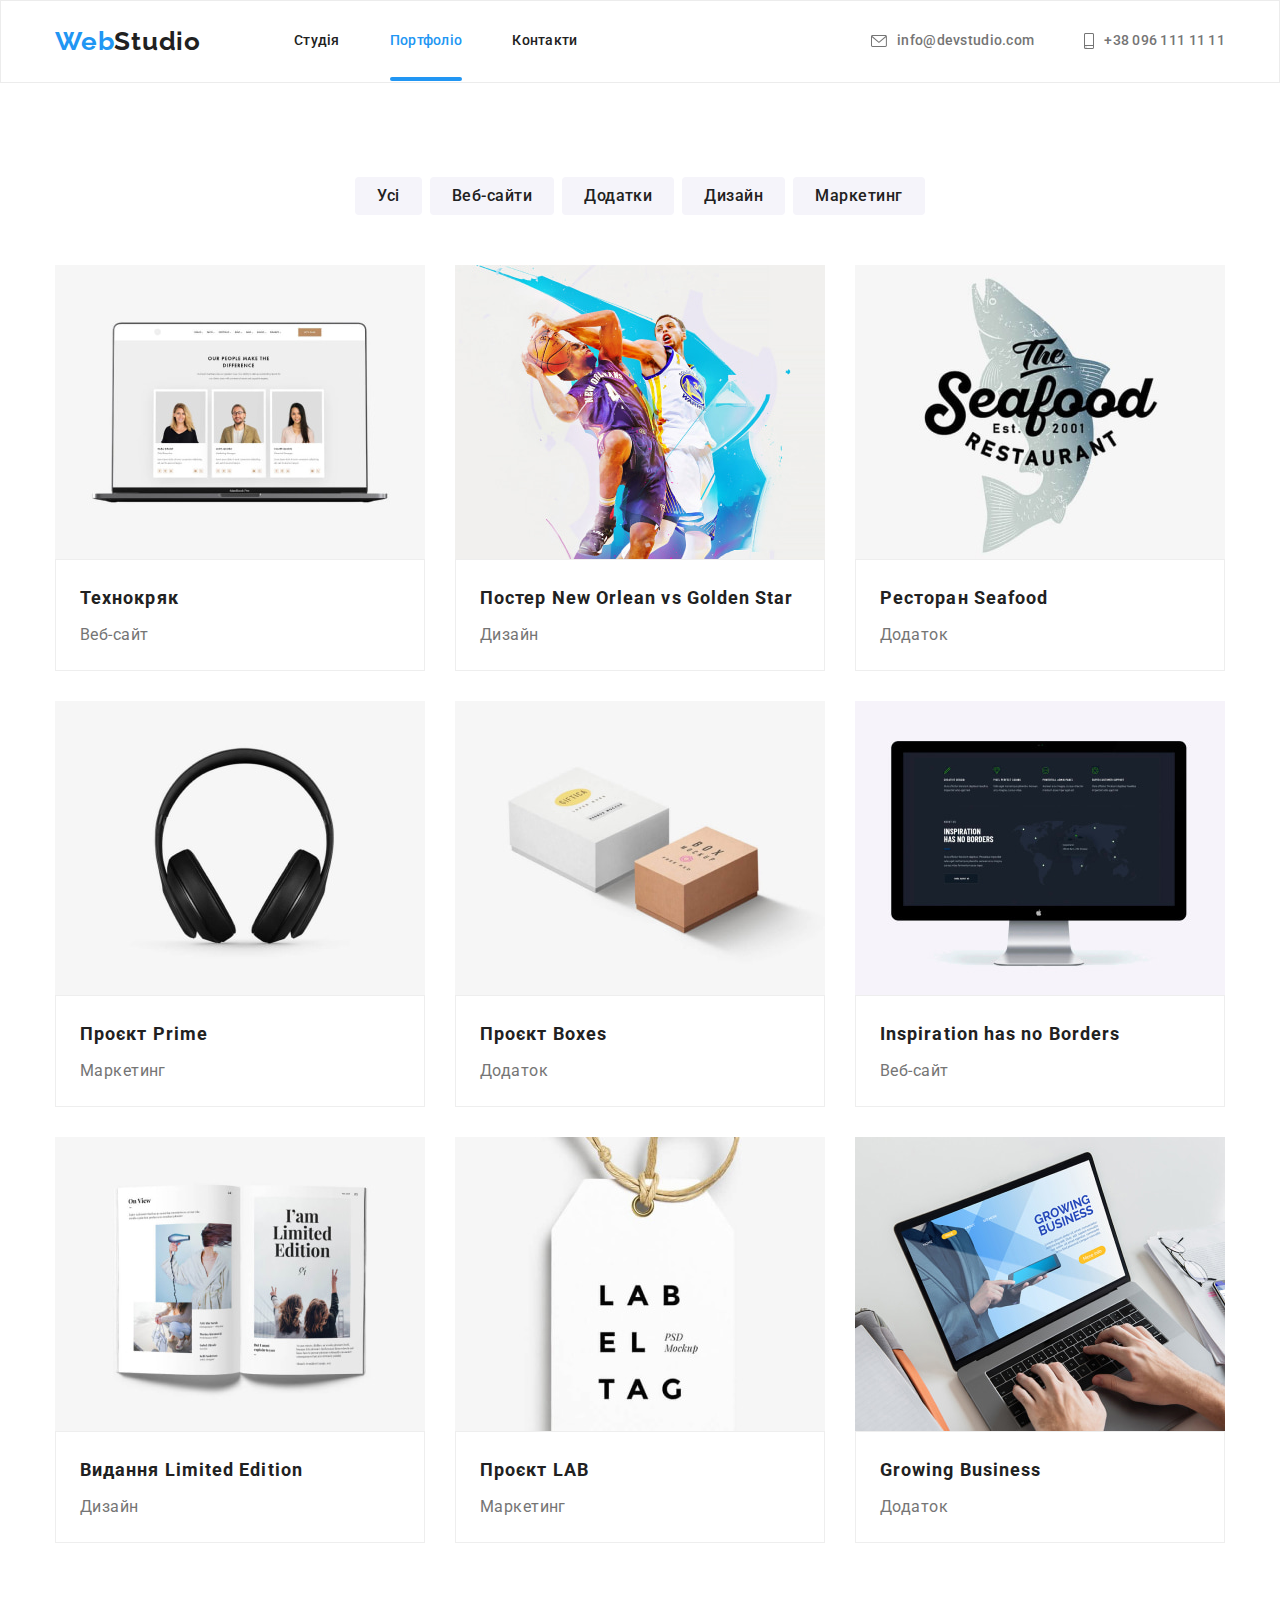
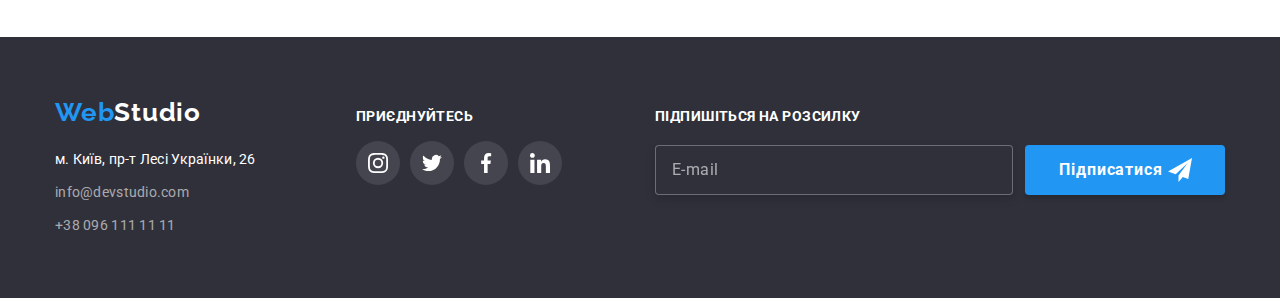
==== portfolio.html @ 93d8a0b3 "Initial commit" ====
<!DOCTYPE html>
<html lang="uk">

<head>
  <meta charset="UTF-8" />
  <meta http-equiv="X-UA-Compatible" content="IE=edge" />
  <meta name="viewport" content="width=device-width, initial-scale=1.0" />
  <title>Document</title>
  <link rel="preconnect" href="https://fonts.googleapis.com" />
  <link rel="preconnect" href="https://fonts.gstatic.com" crossorigin />
  <link href="https://fonts.googleapis.com/css2?family=Raleway:wght@700&family=Roboto:wght@400;500;700;900&display=swap"
    rel="stylesheet" />
  <link rel="stylesheet"
    href="https://cdnjs.cloudflare.com/ajax/libs/modern-normalize/1.1.0/modern-normalize.min.css" />

  <link rel="stylesheet" href="./css/styles.css" />
</head>

<body>
  <!-- Шапка-->
  <header class="header">
    <div class="conteiner main-menu">
      <nav class="main-nav">
        <a href="./index.html" class="logo link">Web<span class="logo-studio">Studio</span> </a>
        <!-- Навигація сайта -->
        <ul class="site-nav list">
          <li class="item"><a href="./index.html" class="link">Студія</a></li>
          <li class="item"><a href="./portfolio.html" class="link current">Портфоліо</a></li>
          <li class="item"><a href="#" class="link">Контакти</a></li>
        </ul>
      </nav>
      <ul class="auth-nav list">
        <li class="item auth-link">
          <a href="mailto:info@devstudio.com" class="link auth-link">
            <svg class="auth-symbol" height="12px" width=" 16px">
              <use href=" ./images/symbol.svg#icon-envelope">
              </use>
            </svg>info@devstudio.com</a>
        </li>
        <li class="item">
          <a href="tel:+380961111111" class="link auth-link">
            <svg class="auth-symbol" width="10px" height="16px">
              <use href=" ./images/symbol.svg#icon-smartphone">
              </use>
            </svg>+38 096 111 11 11
          </a>
        </li>
      </ul>
    </div>
  </header>
  <main>
    <section class="section-portfolio">
      <div class="conteiner">
        <ul class="portfolio-menu list">
          <li><button type="button" value="Усі" class="portfolio-btn">Усі</button></li>
          <li>
            <button type="button" value="Веб-сайти" class="portfolio-btn">Веб-сайти</button>
          </li>
          <li><button type="button" value="Додатки" class="portfolio-btn">Додатки</button></li>
          <li><button type="button" value="Дизайн" class="portfolio-btn">Дизайн</button></li>
          <li>
            <button type="button" value="Маркетинг" class="portfolio-btn">Маркетинг</button>
          </li>
        </ul>
        <h1 class="visually-hidden">Портфоліо</h1>
        <ul class="portfolio-list list">
          <li class="flex-element">
            <a href="" class="portfolio-link link">
              <div class="portfolio-block">
                <p class="blok-text">Ресурс пропонує комплексні пропозиції з різним рівнем функціоналу та сервісів.
                  Все це дозволить
                  відвідувачу отримати
                  вичерпні відомості про компанію чи приватну особу.</p>
                <img class="img" src="./images/portfolio-img-1.jpg" alt="фото з зображенням ноутбуку" width="370" />
              </div>
              <div class="portfolio-item">

                <h2 class="portfolio-title">Технокряк</h2>
                <p class="portfolio-subtitle">Веб-сайт</p>
              </div>
            </a>

          </li>
          <li class="flex-element">
            <a href="" class="portfolio-link link">
              <div class="portfolio-block">
                <p class="blok-text">Ресурс пропонує комплексні пропозиції з різним рівнем функціоналу та сервісів. Все
                  це дозволить
                  відвідувачу отримати
                  вичерпні відомості про компанію чи приватну особу.</p>
                <img src="./images/portfolio-img-2.jpg" alt="фото баскетболист кидає м'яч" width="370" />
              </div>
              <div class="portfolio-item">
                <h2 class="portfolio-title">Постер New Orlean vs Golden Star</h2>
                <p class="portfolio-subtitle">Дизайн</p>
              </div>
            </a>
          </li>
          <li class="flex-element">
            <a href="" class="portfolio-link link">
              <div class="portfolio-block">
                <p class="blok-text">Ресурс пропонує комплексні пропозиції з різним рівнем функціоналу та сервісів. Все
                  це дозволить
                  відвідувачу отримати
                  вичерпні відомості про компанію чи приватну особу.</p>
                <img src="./images/portfolio-img-3.jpg" alt="логотип siafood" width="370" />
              </div>
              <div class="portfolio-item">
                <h2 class="portfolio-title">Ресторан Seafood</h2>
                <p class="portfolio-subtitle">Додаток</p>
              </div>
            </a>
          </li>
          <li class="flex-element">
            <a href="" class="portfolio-link link">
              <div class="portfolio-block">
                <p class="blok-text">Ресурс пропонує комплексні пропозиції з різним рівнем функціоналу та сервісів. Все
                  це дозволить
                  відвідувачу отримати
                  вичерпні відомості про компанію чи приватну особу.</p>
                <img src="./images/portfolio-img-4.jpg" alt="фото навушників" width="370" />
              </div>
              <div class="portfolio-item">
                <h2 class="portfolio-title">Проєкт Prime</h2>
                <p class="portfolio-subtitle">Маркетинг</p>
              </div>
            </a>
          </li>
          <li class="flex-element">
            <a href="" class="portfolio-link link">
              <div class="portfolio-block">
                <p class="blok-text">Ресурс пропонує комплексні пропозиції з різним рівнем функціоналу та сервісів. Все
                  це дозволить
                  відвідувачу отримати
                  вичерпні відомості про компанію чи приватну особу.</p>
                <img src="./images/portfolio-img-5.jpg" alt="фото упаковочних боксів" width="370" />
              </div>
              <div class="portfolio-item">
                <h2 class="portfolio-title">Проєкт Boxes</h2>
                <p class="portfolio-subtitle">Додаток</p>
              </div>
            </a>
          </li>
          <li class="flex-element">
            <a href="" class="portfolio-link link">
              <div class="portfolio-block">
                <p class="blok-text">Ресурс пропонує комплексні пропозиції з різним рівнем функціоналу та сервісів. Все
                  це дозволить
                  відвідувачу отримати
                  вичерпні відомості про компанію чи приватну особу.</p>
                <img src="./images/portfolio-img-6.jpg" alt="фото комп'ютера Imac" width="370" />
              </div>
              <div class="portfolio-item">
                <h2 class="portfolio-title">Inspiration has no Borders</h2>
                <p class="portfolio-subtitle">Веб-сайт</p>
              </div>
            </a>
          </li>
          <li class="flex-element">
            <a href="" class="portfolio-link link">
              <div class="portfolio-block">
                <p class="blok-text">Ресурс пропонує комплексні пропозиції з різним рівнем функціоналу та сервісів. Все
                  це дозволить
                  відвідувачу отримати
                  вичерпні відомості про компанію чи приватну особу.</p>
                <img src="./images/portfolio-img-7.jpg" alt="" width="370" />
              </div>
              <div class="portfolio-item">
                <h2 class="portfolio-title">Видання Limited Edition</h2>
                <p class="portfolio-subtitle">Дизайн</p>
              </div>
            </a>
          </li>
          <li class="flex-element">
            <a href="" class="portfolio-link link">
              <div class="portfolio-block">
                <p class="blok-text">Ресурс пропонує комплексні пропозиції з різним рівнем функціоналу та сервісів. Все
                  це дозволить
                  відвідувачу отримати
                  вичерпні відомості про компанію чи приватну особу.</p>
                <img src="./images/portfolio-img-8.jpg" alt="" width="370" />
              </div>
              <div class="portfolio-item">
                <h2 class="portfolio-title">Проєкт LAB</h2>
                <p class="portfolio-subtitle">Маркетинг</p>
              </div>
            </a>
          </li>
          <li class="flex-element">
            <a href="" class="portfolio-link link">
              <div class="portfolio-block">
                <p class="blok-text">Ресурс пропонує комплексні пропозиції з різним рівнем функціоналу та сервісів. Все
                  це дозволить
                  відвідувачу отримати
                  вичерпні відомості про компанію чи приватну особу.</p>
                <img src="./images/portfolio-img-9.jpg" alt="" width="370" />
              </div>
              <div class="portfolio-item">
                <h2 class="portfolio-title">Growing Business</h2>
                <p class="portfolio-subtitle">Додаток</p>
              </div>
            </a>
          </li>
        </ul>
      </div>
    </section>
  </main>
  <!------------------------------------ footer ------------------------------------>
  <footer class="footer">
    <div class="container">
      <div class="conteiner-logo">
        <a href="./index.html" class="logo link">Web<span class="footer-logo">Studio</span> </a>
        <address>
          <ul class="footer-link list">
            <li class="footer-item">
              <a href="https://goo.gl/maps/CPtrU1FHBa2aNyZL9" target="_blank" rel="noopener noreferrer nofollow"
                class="portfolio-adress link">м. Київ, пр-т Лесі Українки, 26</a>
            </li>
            <li class="footer-item">
              <a href="mailto:info@devstudio.com" class="portfolio-contacts link">info@devstudio.com</a>
            </li>
            <li class="footer-item">
              <a href="tel:+380961111111" class="portfolio-contacts link">+38 096 111 11 11</a>
            </li>
          </ul>
        </address>
      </div>
      <div class="foter-soc">
        <p class="footer-title">приєднуйтесь</p>
        <ul class="footer-soc-list list">
          <li class="footer-soc-item">
            <a href="" class="footer-soc-link link">
              <svg class="footer-soc-icon" width="20px" height="20px">
                <use href="./images/symbol.svg#icon-instagram">
                </use>
              </svg>
            </a>
          </li>
          <li class="footer-soc-item">
            <a href="" class="footer-soc-link link">
              <svg class="footer-soc-icon" width="20px" height="20px">
                <use href="./images/symbol.svg#icon-twitter"></use>
              </svg>
            </a>
          </li>
          <li class="footer-soc-item">
            <a href="" class="footer-soc-link link">
              <svg class="footer-soc-icon" width="20px" height="20px">
                <use href="./images/symbol.svg#icon-facebook"></use>
              </svg>
            </a>
          </li>
          <li class="footer-soc-item">
            <a href="" class="footer-soc-link link">
              <svg class="footer-soc-icon" width="20px" height="20px">
                <use href="./images/symbol.svg#icon-linkedin"></use>
              </svg>
            </a>
            </a>
          </li>
        </ul>
      </div>
      <div class="subscribe-container">
        <p class="subscribe-title">Підпишіться на розсилку</p>
        <form class="subscribe-form">
          <input type="text" name="user-name" class="subscribe-input" id="user-name" placeholder="E-mail">
          <button type="submit" class="subscribe-btn">Підписатися
            <svg class="subscribe-input-icon" width="24px" height="24px">
              <use href="./images/symbol.svg#icon-telegram"></use>
            </svg>
          </button>
        </form>
      </div>
    </div>
  </footer>
</body>

</html>
---- css/styles.css ----
:root {
  --main-title-color: #212121;
  --second-title-color: #757575;
  --main-btn-color: #2196f3;
  --main-link-color: #2196f3;
  --transition-timing-function: cubic-bezier(0.4, 0, 0.2, 1);
}

body {
  font-family: Roboto, sans-serif;
  background-color: #ffffff;
  color: #757575;
  font-size: 14px;
  letter-spacing: 0.03em;
}

/* ----------------глобальне скиданя стилів---------------- */

p,
h1,
h2,
h3,
h4,
h5,
h6 {
  margin: 0;
}
ul,
ol {
  margin: 0;
  padding-left: 0;
}
button {
  display: block;
  cursor: pointer;
  border: none;
  border-radius: 4px;
}

address {
  font-style: normal;
  margin-top: 20px;
}

img {
  display: block;
}

html {
  box-sizing: border-box;
}

*,
*::beffore *::after {
  box-sizing: inherit;
}

.list {
  list-style: none;
  padding-left: 0;
  margin: 0;
}

.container {
  margin-left: auto;
  margin-right: auto;
  padding: 0px 15px;
  width: 1200px;
}

.link {
  text-decoration: none;
}

.list {
  list-style: none;
  padding: 0;
  margin: 0;
}

.conteiner {
  margin-left: auto;
  margin-right: auto;
  padding: 0 15px;
  width: 1200px;
}

.link {
  text-decoration: none;
}

.visually-hidden {
  position: absolute;
  white-space: nowrap;
  width: 1px;
  height: 1px;
  overflow: hidden;
  border: 0;
  padding: 0;
  clip: rect(0 0 0 0);
  clip-path: inset(50%);
  margin: -1px;
}

/* колір заголовков #212121 */
/* колір основного текста #757575 */
/* active 2196F3 */
/* свторинний колір фону #F5F4FA */

/* Header */
.logo {
  font-family: 'Raleway', sans-serif;
  font-style: normal;
  font-weight: 700;
  font-size: 26px;
  line-height: 1.19;
  letter-spacing: 0.03em;
  color: var(--main-link-color);
  transition-property: color;
  transition-duration: 250ms;
  transition-timing-function: var(--transition-timing-function);
}

.logo:hover,
.logo:focus {
  color: var(--main-link-color);
}

.logo-studio {
  color: var(--main-title-color);
  transition-property: color;
  transition-duration: 250ms;
  transition-timing-function: var(--transition-timing-function);
  transition-timing-function: var(--transition-timing-function);
}

.logo-studio:hover,
.logo-studio:focus {
  color: var(--main-link-color);
}

/* ----------------site nav---------------- */
.header {
  padding: 25px 0;
  border: 1px solid #ececec;
}
.main-menu {
  display: flex;
}

.main-nav {
  display: flex;
  align-items: center;
}

.site-nav .item:not(:last-child) {
  margin-right: 50px;
}

.site-nav {
  display: flex;
  margin-left: 93px;
}

.site-nav .link {
  display: block;
  color: var(--main-title-color);
  font-weight: 500;
  line-height: 1.14;
  letter-spacing: 0.02em;
  transition-property: color;
  transition-duration: 250ms;
  transition-timing-function: var(--transition-timing-function);
}

.site-nav .link:hover,
.site-nav .link:focus {
  color: #2196f3;
}

.auth-contacts {
  display: flex;
}
.auth-nav {
  display: flex;
  align-items: center;
  margin-left: auto;
}

.auth-link {
  font-weight: 500;
  line-height: 1.14;
  letter-spacing: 0.02em;
  color: var(--second-title-color);
  display: flex;
  align-items: center;
  transition-property: color;
  transition-duration: 250ms;
  transition-timing-function: var(--transition-timing-function);
}

.auth-nav .link:hover,
.auth-nav .link:focus {
  color: #2196f3;
}

.site-nav li .current {
  color: var(--main-link-color);
}

.item {
  position: relative;
}

.link.current::after {
  content: '';
  position: absolute;
  bottom: -32px;
  right: 0;
  display: block;
  width: 100%;
  height: 4px;
  border-radius: 2px;
  background: #2196f3;
}

.auth-nav .item + .item {
  margin-left: 50px;
}

.auth-symbol {
  fill: currentColor;
  margin-right: 10px;
}

.auth-symbol:hover,
.auth-symbol:focus {
  color: #2196f3;
}

/* ----------------Hero---------------- */

.hero-list {
  display: flex;
  gap: 30px;
}

.hero-list .item {
  width: 270px;
}

.hero-title {
  width: 696px;
  margin: 0 auto;
  margin-bottom: 30px;
  font-weight: 900;
  font-size: 44px;
  line-height: 1.36;
  text-align: center;
  letter-spacing: 0.06em;
  text-transform: uppercase;
  color: #ffffff;
}

.hero {
  background: #2f303a;
  background-image: linear-gradient(rgba(47, 48, 58, 0.4), rgba(47, 48, 58, 0.4)),
    url(../images/bg-hero.jpg);
  text-align: center;
  padding: 200px 0;
  background-repeat: no-repeat;
  background-position: center;
  background-size: cover;
  max-width: 1600px;
  height: 600px;
  margin: 0 auto;
}

.btn {
  display: inline-block;
  min-width: 216px;
  font-family: inherit;
  font-weight: 700;
  font-size: 16px;
  line-height: 1.88;
  letter-spacing: 0.06em;
  color: #ffffff;
  background-color: #2196f3;
  cursor: pointer;
  box-shadow: 0px 4px 4px rgba(0, 0, 0, 0.15);
  border-radius: 4px;
  padding: 10px 32px;
  border: none;
  transition-property: color background-color;
  transition-duration: 250ms;
  transition-timing-function: var(--transition-timing-function);
}

.btn.primary {
  color: #ffffff;
  background-color: #2196f3;
}

.btn.secondary {
  color: #2196f3;
  background-color: #ffffff;
}

.btn:hover,
.btn:focus {
  color: var(--main-btn-color);
  background-color: #ffffff;
}

.section-title {
  margin-top: 0;
  margin-bottom: 50px;
  font-weight: 700;
  font-size: 36px;
  line-height: 1.17;
  text-align: center;
  color: var(--main-title-color);
}

.backdrop {
  position: fixed;
  top: 0;
  left: 0;
  width: 100%;
  height: 100%;
  opacity: 1;
  background-color: rgba(0, 0, 0, 0.6);
  transition-property: opacity, visibility;
  transition-duration: 250ms;
  transition-timing-function: var(--transition-timing-function);
}

.backdrop.is-hidden {
  opacity: 0;
  visibility: hidden;
  pointer-events: none;
}

.backdrop.is-hidden .modal {
  transform: translate(-50%, -50%) scale(0.7);
}

/* ----------------Modal---------------- */

.modal {
  height: 581px;
  width: 528px;
  background: #ffffff;
  position: absolute;
  top: 50%;
  left: 50%;
  box-shadow: 0px 1px 3px rgba(0, 0, 0, 0.12), 0px 1px 1px rgba(0, 0, 0, 0.14),
    0px 2px 1px rgba(0, 0, 0, 0.2);
  border-radius: 4px;
  padding: 40px;
  transform: scale(1) translate(-50%, -50%);
  transition: transform 250ms cubic-bezier(0.4, 0, 0.2, 1);
}

.modal-close {
  position: absolute;
  width: 30px;
  height: 30px;
  right: 8px;
  top: 8px;
  border-radius: 50%;
  background: #ffffff;
  border: 1px solid rgba(0, 0, 0, 0.1);
  display: flex;
  align-items: center;
  justify-content: center;
  cursor: pointer;
  transition-property: fill, background-color;
  transition-duration: 250ms;
  transition-timing-function: var(--transition-timing-function);
}

.modal-close:hover {
  background-color: var(--main-link-color);
  fill: #ffffff;
}

.modal-title {
  font-weight: 700;
  font-size: 20px;
  line-height: 1.15;
  text-align: center;
  letter-spacing: 0.03em;
  color: #212121;
  margin-bottom: 12px;
}

.input-label {
  font-size: 12px;
  line-height: 1.17;
  letter-spacing: 0.01em;
  color: #757575;
}

.input-label span {
  margin-bottom: 4px;
  display: block;
}

.modal-input {
  width: 100%;
  height: 40px;
  border: 1px solid rgba(33, 33, 33, 0.2);
  border-radius: 4px;
  color: #212121;
  font-size: 16px;
  padding-left: 42px;
  outline: transparent;
  transition-property: border-color;
  transition-duration: 250ms;
  transition-timing-function: var(--transition-timing-function);
}

.modal-input::placeholder {
  font-size: 12px;
  line-height: 1.17;
  letter-spacing: 0.01em;
  color: rgba(117, 117, 117, 0.5);
}

.modal-label {
  font-size: 12px;
  line-height: 1.17;
  letter-spacing: 0.01em;
  color: #757575;
  display: block;
  margin-bottom: 4px;
}

.input-wrap {
  position: relative;
  margin-bottom: 10px;
}

.modal-input-icon {
  position: absolute;
  left: 12px;
  top: 50%;
  transform: translateY(-50%);
  transition-property: fill;
  transition-duration: 250ms;
  transition-timing-function: var(--transition-timing-function);
}

.modal-input:focus {
  border-color: var(--main-link-color);
}

.modal-input:focus + .modal-input-icon {
  fill: var(--main-link-color);
}

.modal-textarea-block {
  display: block;
  margin-bottom: 4px;
  font-size: 12px;
}
.modal-textarea {
  width: 100%;
  height: 120px;
  border: 1px solid rgba(33, 33, 33, 0.2);
  border-radius: 4px;
  display: block;
  padding: 12px 16px;
  margin-bottom: 20px;
  resize: none;
  outline: transparent;
  transition-property: border-color;
  transition-duration: 250ms;
  transition-timing-function: var(--transition-timing-function);
}

.modal-textarea:focus {
  border-color: var(--main-link-color);
}

.modal-textarea::placeholder {
  font-size: 12px;
  line-height: 1.17;
  letter-spacing: 0.01em;
  color: rgba(117, 117, 117, 0.5);
}

.modal-field {
  margin-bottom: 30px;
}

.modal-btn {
  display: block;
  margin: 0 auto;
}

.input-check {
}

.check-text {
  font-size: 14px;
  line-height: 1.71;
  letter-spacing: 0.03em;
  color: #757575;
  display: flex;
  align-items: center;
  justify-content: center;
  gap: 7px;
}

.check-link {
  color: var(--main-link-color);
}

.check-text span {
  width: 16px;
  height: 15px;
  border: 2px solid #212121;
  border-radius: 3px;
  margin-right: 5px;
  display: flex;
  align-items: center;
  justify-content: center;
  fill: transparent;
}

.input-check:checked + .check-text span {
  background-color: var(--main-link-color);
  border-color: transparent;
  fill: #ffffff;
}

.input-check:focus + .check-text span {
  border-color: var(--main-link-color);
}

/* ----------------Переваги---------------- */

.benefits {
  margin-bottom: 0px;
  margin-top: 0;
  padding: 94px 0;
}

.benefits-block {
  height: 120px;
  width: 270px;
  background-color: #f5f4fa;
  margin-bottom: 30px;
  display: flex;
  align-items: center;
  justify-content: center;
  border-radius: 4px;
}

.benefits-title {
  margin-top: 0;
  margin-bottom: 10px;
  font-weight: 700;
  font-size: 14px;
  line-height: 1.14;
  text-transform: uppercase;
  color: var(--main-title-color);
  width: 270px;
}

.benefits-subtitle {
  margin-top: 0;
  margin-bottom: 0;
  line-height: 1.71;
  width: 270px;
}

/* ------------- Опис послуг--------------- */
.work {
  padding: 94px 0;
  padding-top: 0;
}

.work-list {
  display: flex;
  gap: 30px;
}
.section-subtitle {
  color: var(--second-title-color);
}

.worl-item {
  position: relative;
}

.work-text {
  font-weight: 700;

  line-height: 1.14;

  text-transform: uppercase;
  color: #ffffff;
  width: 370px;
  height: 70px;
  background-color: rgba(47, 48, 58, 0.8);
  position: absolute;
  bottom: 0;
  display: flex;
  justify-content: center;
  align-items: center;
}

/* ------------- Наша команда--------------- */

.team {
  padding: 94px 0;
  background: #f5f4fa;
}

.team-list {
  display: flex;
  gap: 30px;
}

.team-text {
  padding-top: 30px;
  padding-bottom: 30px;
}

.team-title {
  font-size: 16px;
  line-height: 1.19;
  text-align: center;
  color: var(--main-title-color);
}

.team-subtitle {
  font-weight: 400;
  font-size: 16px;
  line-height: 1.19;
  text-align: center;
  color: var(--second-title-color);
  margin-top: 10px;
}

.team-soc-list {
  display: flex;
  justify-content: center;
  gap: 10px;
  margin-top: 16px;
}

.team-soc-item {
  width: 44px;
  height: 44px;
}
.team-soc-link {
  width: 100%;
  height: 100%;
  border-radius: 50%;
  display: flex;
  align-items: center;
  justify-content: center;
  color: #afb1b8;
  transition-property: background-color, color;
  transition-duration: 250ms;
  transition-timing-function: var(--transition-timing-function);
}

.team-soc-link:hover,
.team-soc-link:focus {
  background-color: var(--main-link-color);
  color: #ffffff;
}

.team-soc-icon {
  fill: currentColor;
}

.team-person {
  background: #ffffff;
  box-shadow: 0px 1px 3px rgba(0, 0, 0, 0.12), 0px 1px 1px rgba(0, 0, 0, 0.14),
    0px 2px 1px rgba(0, 0, 0, 0.2);
  border-radius: 0px 0px 4px 4px;
}

/* ----------------Постійні клієнти---------------- */
.clients {
  padding: 94px 0;
}
.clients-list {
  display: flex;
  gap: 30px;
}

.clients-item {
  width: calc((1200px - 180px) / 6);
  height: 92px;
}
.clients-link {
  width: 100%;
  height: 100%;
  fill: #afb1b8;
  display: flex;
  align-items: center;
  justify-content: center;
  border: 1px solid #afb1b8;
  border-radius: 5px;
  transition-property: border-color, fill;
  transition-duration: 250ms;
  transition-timing-function: var(--transition-timing-function);
}

.clients-link:hover,
.clients-link:focus {
  border-color: var(--main-link-color);
  fill: var(--main-btn-color);
}

/* ----------------Портфоліо---------------- */
.section-portfolio {
  padding: 94px 0;
}

.portfolio-menu {
  display: flex;
  gap: 8px;
  justify-content: center;
  margin-bottom: 50px;
}

.portfolio-list {
  display: flex;
  flex-wrap: wrap;
  gap: 30px;
}

.flex-element {
  width: 370px;
}

.visually-hidden {
  position: absolute;
  width: 1px;
  height: 1px;
  margin: -1px;
  border: 0;
  padding: 0;
  white-space: nowrap;
  clip-path: inset(100%);
  clip: rect(0 0 0 0);
  overflow: hidden;
}

.portfolio-title {
  font-weight: 700;
  font-size: 18px;
  line-height: 2;
  letter-spacing: 0.06em;
  color: var(--main-title-color);
}

.portfolio-subtitle {
  font-size: 16px;
  line-height: 1.88;
  color: var(--second-title-color);
  margin-top: 4px;
}

.portfolio-item {
  padding: 20px 24px;
  border: 1px solid #eeeeee;
}
.flex-element:nth-child(3n) {
  margin-right: 0;
}

.portfolio-btn {
  font-family: 'Roboto';
  font-style: normal;
  font-weight: 500;
  font-size: 16px;
  line-height: 1.62;
  text-align: center;
  letter-spacing: 0.03em;
  color: var(--main-title-color);
  background-color: #f5f4fa;
  cursor: pointer;
  padding: 6px 22px;
  transition-property: color, background-color, box-shadow;
  transition-duration: 250ms;
  transition-timing-function: var(--transition-timing-function);
}

.portfolio-btn:hover,
.portfolio-btn:focus {
  color: #ffffff;
  background-color: #2196f3;
  box-shadow: 0px 3px 1px rgba(0, 0, 0, 0.1), 0px 1px 2px rgba(0, 0, 0, 0.08),
    0px 2px 2px rgba(0, 0, 0, 0.12);
}

.portfolio-adress {
  line-height: 1.71;
  letter-spacing: 0.02em;
  color: #ffffff;
  transition-property: color;
  transition-duration: 250ms;
  transition-timing-function: var(--transition-timing-function);
}

.portfolio-adress:hover,
.portfolio-adress:focus {
  color: #2196f3;
}

.portfolio-contacts {
  line-height: 1.71;
  letter-spacing: 0.02em;
  color: rgba(255, 255, 255, 0.6);
  transition-property: color, box-shadow;
  transition-duration: 250ms;
  transition-timing-function: var(--transition-timing-function);
}

.portfolio-contacts:hover,
.portfolio-contacts:focus {
  color: #2196f3;
}

.img {
  display: block;
  max-width: 100%;
  height: auto;
}

.portfolio-link {
  display: block;
  transition-property: box-shadow;
  transition-duration: 250ms;
  transition-timing-function: var(--transition-timing-function);
}

.portfolio-link:hover,
.portfolio-link:focus {
  box-shadow: 0px 1px 1px rgba(0, 0, 0, 0.12), 0px 4px 4px rgba(0, 0, 0, 0.06),
    1px 4px 6px rgba(0, 0, 0, 0.16);
}

.portfolio-link:hover .blok-text,
.portfolio-link:focus .blok-text {
  transform: translateY(0);
}

.portfolio-block {
  position: relative;
  overflow: hidden;
}

.blok-text {
  width: 100%;
  height: 100%;
  position: absolute;
  background: rgba(33, 150, 243, 0.9);
  transform: translateY(100%);
  transition-property: transform;
  transition-duration: 250ms;
  transition-timing-function: var(--transition-timing-function);
  padding: 20px 43px;
  font-size: 18px;
  line-height: 1.56;
  letter-spacing: 0.03em;
  color: #ffffff;
}

/* ----------------Footer---------------- */

.footer {
  background-color: #2f303a;
  padding: 60px 0;
}

.conteiner-div {
  margin-left: auto;
  margin-right: auto;
  padding: 0 15px;
  width: 1200px;
}

.footer .container {
  display: flex;
  align-items: baseline;
}
.conteiner-logo {
  margin-right: 70px;
}

.footer-link {
  font-style: normal;
  width: 231px;
}

.footer-logo {
  font-family: 'Raleway', sans-serif;
  font-style: normal;
  font-weight: 700;
  font-size: 26px;
  line-height: 1.19;
  letter-spacing: 0.03em;
  color: #ffffff;
}

.footer-item:not(:last-child) {
  margin-bottom: 9px;
}

.footer-title {
  font-weight: 700;
  font-size: 14px;
  line-height: 1.14;
  letter-spacing: 0.03em;
  text-transform: uppercase;
  color: #ffffff;
}

.foter-soc {
  margin-right: auto;
}
/* тест соц */
.footer-soc-list {
  display: flex;
  justify-content: center;
  gap: 10px;
  margin-top: 16px;
}

.footer-soc-item {
  width: 44px;
  height: 44px;
}
.footer-soc-link {
  width: 100%;
  height: 100%;
  border-radius: 50%;
  display: flex;
  align-items: center;
  justify-content: center;
  color: #ffffff;
  background-color: rgba(255, 255, 255, 0.1);
  transition-property: background-color;
  transition-duration: 250ms;
  transition-timing-function: var(--transition-timing-function);
}

.footer-soc-link:hover,
.footer-soc-link:focus {
  background-color: var(--main-link-color);
}

.footer-soc-icon {
  fill: currentColor;
}

.subscribe-form {
  display: flex;
  position: relative;
}

input::placeholder {
  font-size: 16px;
  line-height: 1.25;
  letter-spacing: 0.03em;
  color: rgba(255, 255, 255, 0.6);
}

.subscribe-title {
  font-weight: 700;
  font-size: 14px;
  line-height: 1.14;
  letter-spacing: 0.03em;
  text-transform: uppercase;
  color: #ffffff;
  margin-bottom: 20px;
}
.subscribe-input {
  width: 358px;
  height: 50px;
  margin-right: 12px;
  padding-left: 16px;
  background-color: #2f303a;
  border: 1px solid rgba(255, 255, 255, 0.3);
  filter: drop-shadow(0px 4px 4px rgba(0, 0, 0, 0.15));
  border-radius: 4px;
  outline: transparent;
  color: #ffffff;
  transition-property: border-color;
  transition-duration: 250ms;
  transition-timing-function: var(--transition-timing-function);
}

.subscribe-input:focus {
  border-color: var(--main-link-color);
}

.subscribe-wrap {
  height: 50px;
}

.subscribe-btn {
  display: inline-block;
  position: relative;
  min-width: 200px;
  font-family: inherit;
  font-weight: 700;
  font-size: 16px;
  line-height: 1.88;
  letter-spacing: 0.06em;
  color: #ffffff;
  background-color: #2196f3;
  cursor: pointer;
  padding-right: 34px;
  box-shadow: 0px 4px 4px rgba(0, 0, 0, 0.15);
  border-radius: 4px;
  /* padding: 10px 22px; */
  border: none;
  transition-property: color, background-color;
  transition-duration: 250ms;
  transition-timing-function: var(--transition-timing-function);
}

.subscribe-btn:hover,
.subscribe-btn:focus {
  color: var(--main-btn-color);
  background-color: #ffffff;
}

.subscribe-btn:hover .subscribe-input-icon {
  fill: var(--main-btn-color);
}

.subscribe-input-icon {
  fill: #ffffff;
  position: absolute;
  margin-left: 5px;
  top: 50%;
  transform: translateY(-50%);
  transition-property: fill;
  transition-duration: 250ms;
  transition-timing-function: var(--transition-timing-function);
}
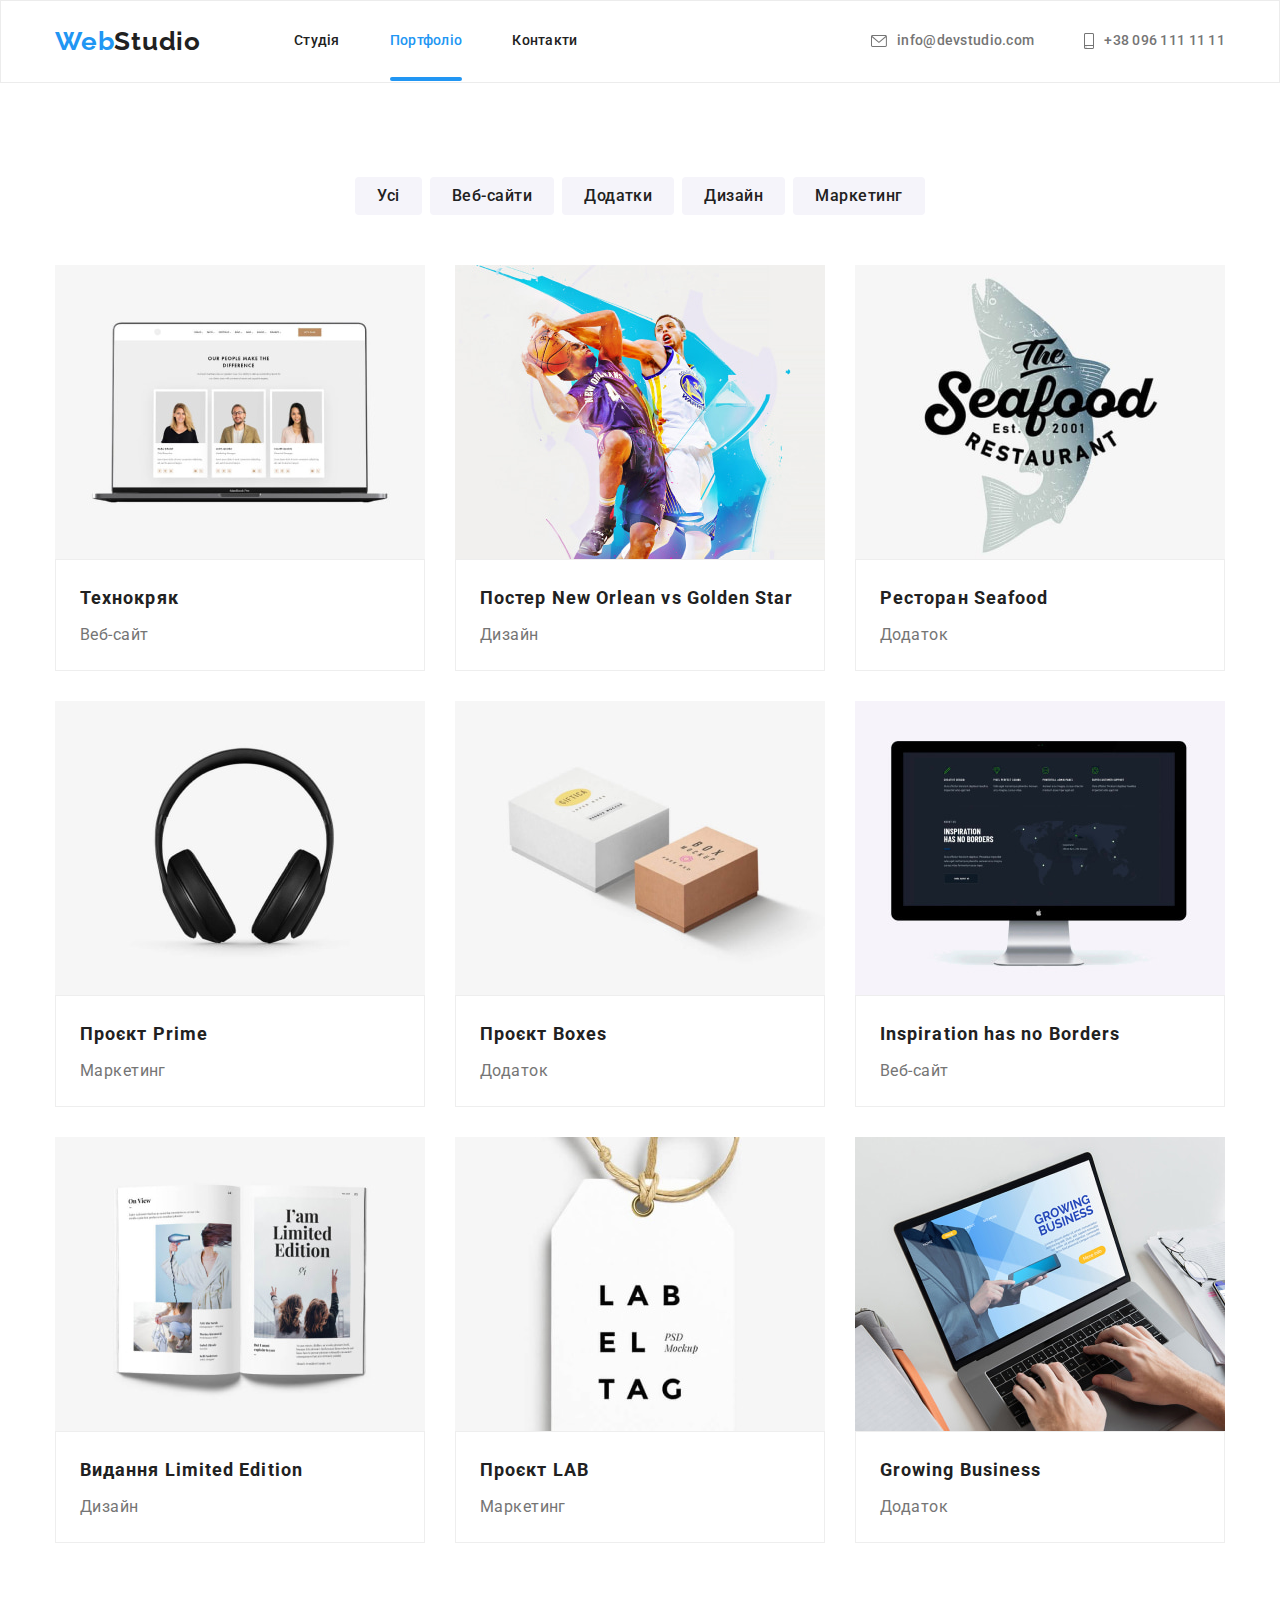
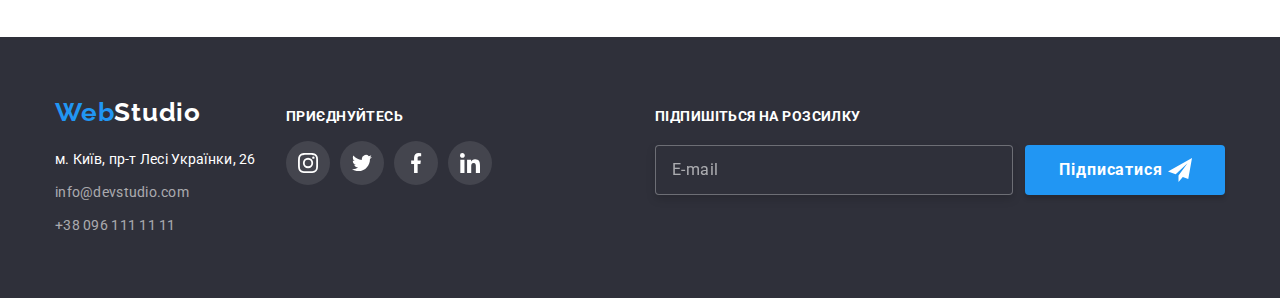
==== commit aac1b838: "hw-07_v2" ====
--- a/portfolio.html
+++ b/portfolio.html
@@ -12,14 +12,14 @@
     rel="stylesheet" />
   <link rel="stylesheet"
     href="https://cdnjs.cloudflare.com/ajax/libs/modern-normalize/1.1.0/modern-normalize.min.css" />
-
-  <link rel="stylesheet" href="./css/styles.css" />
+  <!-- <link rel="stylesheet" href="./css/styles.css" /> -->
+  <link rel="stylesheet" href="./css/main.min.css">
 </head>
 
 <body>
   <!-- Шапка-->
   <header class="header">
-    <div class="conteiner main-menu">
+    <div class="container main-menu">
       <nav class="main-nav">
         <a href="./index.html" class="logo link">Web<span class="logo-studio">Studio</span> </a>
         <!-- Навигація сайта -->
@@ -50,7 +50,7 @@
   </header>
   <main>
     <section class="section-portfolio">
-      <div class="conteiner">
+      <div class="container">
         <ul class="portfolio-menu list">
           <li><button type="button" value="Усі" class="portfolio-btn">Усі</button></li>
           <li>
@@ -74,12 +74,10 @@
                 <img class="img" src="./images/portfolio-img-1.jpg" alt="фото з зображенням ноутбуку" width="370" />
               </div>
               <div class="portfolio-item">
-
                 <h2 class="portfolio-title">Технокряк</h2>
                 <p class="portfolio-subtitle">Веб-сайт</p>
               </div>
             </a>
-
           </li>
           <li class="flex-element">
             <a href="" class="portfolio-link link">
@@ -208,7 +206,7 @@
   <!------------------------------------ footer ------------------------------------>
   <footer class="footer">
     <div class="container">
-      <div class="conteiner-logo">
+      <div class="container-logo">
         <a href="./index.html" class="logo link">Web<span class="footer-logo">Studio</span> </a>
         <address>
           <ul class="footer-link list">
@@ -227,32 +225,32 @@
       </div>
       <div class="foter-soc">
         <p class="footer-title">приєднуйтесь</p>
-        <ul class="footer-soc-list list">
-          <li class="footer-soc-item">
-            <a href="" class="footer-soc-link link">
-              <svg class="footer-soc-icon" width="20px" height="20px">
+        <ul class="soc-list list">
+          <li class="soc-item">
+            <a href="" class="footer-soc-link link">
+              <svg class="soc-icon" width="20px" height="20px">
                 <use href="./images/symbol.svg#icon-instagram">
                 </use>
               </svg>
             </a>
           </li>
-          <li class="footer-soc-item">
-            <a href="" class="footer-soc-link link">
-              <svg class="footer-soc-icon" width="20px" height="20px">
+          <li class="soc-item">
+            <a href="" class="footer-soc-link link">
+              <svg class="soc-icon" width="20px" height="20px">
                 <use href="./images/symbol.svg#icon-twitter"></use>
               </svg>
             </a>
           </li>
-          <li class="footer-soc-item">
-            <a href="" class="footer-soc-link link">
-              <svg class="footer-soc-icon" width="20px" height="20px">
+          <li class="soc-item">
+            <a href="" class="footer-soc-link link">
+              <svg class="soc-icon" width="20px" height="20px">
                 <use href="./images/symbol.svg#icon-facebook"></use>
               </svg>
             </a>
           </li>
-          <li class="footer-soc-item">
-            <a href="" class="footer-soc-link link">
-              <svg class="footer-soc-icon" width="20px" height="20px">
+          <li class="soc-item">
+            <a href="" class="footer-soc-link link">
+              <svg class="soc-icon" width="20px" height="20px">
                 <use href="./images/symbol.svg#icon-linkedin"></use>
               </svg>
             </a>
--- a/css/main.min.css
+++ b/css/main.min.css
@@ -0,0 +1 @@
+p,h1,h2,h3,h4,h5,h6{margin:0}ul,ol{margin:0;padding-left:0}button{display:block;cursor:pointer;border:none;border-radius:4px}address{font-style:normal;margin-top:20px}img{display:block}html{box-sizing:border-box}*,*::beffore *::after{box-sizing:inherit}.list{list-style:none;padding-left:0;margin:0}.link{text-decoration:none}.list{list-style:none;padding:0;margin:0}.link{text-decoration:none}body{font-family:Roboto,sans-serif;background-color:#fff;color:#757575;font-size:14px;letter-spacing:.03em}:root{--main-title-color: #212121;--second-title-color: #757575;--main-btn-color: #2196f3;--main-link-color: #2196f3;--transition-timing-function: cubic-bezier(0.4, 0, 0.2, 1)}.visually-hidden{position:absolute;width:1px;height:1px;margin:-1px;border:0;padding:0;white-space:nowrap;-webkit-clip-path:inset(100%);clip-path:inset(100%);clip:rect(0 0 0 0);overflow:hidden;overflow:hidden}.container{margin-left:auto;margin-right:auto;padding:0px 15px;width:1200px}.logo{font-family:"Raleway",sans-serif;font-style:normal;font-weight:700;font-size:26px;line-height:1.19;letter-spacing:.03em;color:var(--main-link-color);transition-property:color;transition-duration:250ms;transition-timing-function:var(--transition-timing-function)}.logo-studio{color:var(--main-title-color);transition-property:color;transition-duration:250ms;transition-timing-function:var(--transition-timing-function)}.logo:hover .logo-studio,.logo:focus .logo-studio{color:var(--main-link-color)}.btn{display:inline-block;min-width:216px;font-family:inherit;font-weight:700;font-size:16px;line-height:1.88;letter-spacing:.06em;color:#fff;background-color:#2196f3;cursor:pointer;box-shadow:0px 4px 4px rgba(0,0,0,.15);border-radius:4px;padding:10px 32px;border:none;transition-property:color background-color;transition-duration:250ms;transition-timing-function:var(--transition-timing-function)}.btn.primary{color:#fff;background-color:#2196f3}.btn.secondary{color:#2196f3;background-color:#fff}.btn:hover,.btn:focus{color:var(--main-btn-color);background-color:#fff}.modal{height:581px;width:528px;background:#fff;position:absolute;top:50%;left:50%;box-shadow:0px 1px 3px rgba(0,0,0,.12),0px 1px 1px rgba(0,0,0,.14),0px 2px 1px rgba(0,0,0,.2);border-radius:4px;padding:40px;transform:scale(1) translate(-50%, -50%);transition:transform 250ms cubic-bezier(0.4, 0, 0.2, 1)}.modal-close{position:absolute;width:30px;height:30px;right:8px;top:8px;border-radius:50%;background:#fff;border:1px solid rgba(0,0,0,.1);display:flex;align-items:center;justify-content:center;cursor:pointer;transition-property:fill,background-color;transition-duration:250ms;transition-timing-function:var(--transition-timing-function)}.modal-title{font-weight:700;font-size:20px;line-height:1.15;text-align:center;letter-spacing:.03em;color:#212121;margin-bottom:12px}.modal-close:hover{background-color:var(--main-link-color);fill:#fff}.modal-input{width:100%;height:40px;border:1px solid rgba(33,33,33,.2);border-radius:4px;color:#212121;font-size:16px;padding-left:42px;outline:rgba(0,0,0,0);transition-property:border-color;transition-duration:250ms;transition-timing-function:var(--transition-timing-function)}.modal-input::-moz-placeholder{font-size:12px;line-height:1.17;letter-spacing:.01em;color:rgba(117,117,117,.5)}.modal-input:-ms-input-placeholder{font-size:12px;line-height:1.17;letter-spacing:.01em;color:rgba(117,117,117,.5)}.modal-input::placeholder{font-size:12px;line-height:1.17;letter-spacing:.01em;color:rgba(117,117,117,.5)}.modal-label{font-size:12px;line-height:1.17;letter-spacing:.01em;color:#757575;display:block;margin-bottom:4px}.modal-input-icon{position:absolute;left:12px;top:50%;transform:translateY(-50%);transition-property:fill;transition-duration:250ms;transition-timing-function:var(--transition-timing-function)}.modal-input:focus{border-color:var(--main-link-color)}.modal-input:focus+.modal-input-icon{fill:var(--main-link-color)}.modal-textarea-block{display:block;margin-bottom:4px;font-size:12px}.modal-textarea{width:100%;height:120px;border:1px solid rgba(33,33,33,.2);border-radius:4px;display:block;padding:12px 16px;margin-bottom:20px;resize:none;outline:rgba(0,0,0,0);transition-property:border-color;transition-duration:250ms;transition-timing-function:var(--transition-timing-function)}.modal-textarea:focus{border-color:var(--main-link-color)}.modal-textarea::-moz-placeholder{font-size:12px;line-height:1.17;letter-spacing:.01em;color:rgba(117,117,117,.5)}.modal-textarea:-ms-input-placeholder{font-size:12px;line-height:1.17;letter-spacing:.01em;color:rgba(117,117,117,.5)}.modal-textarea::placeholder{font-size:12px;line-height:1.17;letter-spacing:.01em;color:rgba(117,117,117,.5)}.modal-field{margin-bottom:30px}.modal-btn{display:block;margin:0 auto}.input-label{font-size:12px;line-height:1.17;letter-spacing:.01em;color:#757575}.input-label span{margin-bottom:4px;display:block}.input-wrap{position:relative;margin-bottom:10px}.input-check:focus+.check-text span{border-color:var(--main-link-color)}.check-text{font-size:14px;line-height:1.71;letter-spacing:.03em;color:#757575;display:flex;align-items:center;justify-content:center;gap:7px}.check-link{color:var(--main-link-color)}.check-text span{width:16px;height:15px;border:2px solid #212121;border-radius:3px;margin-right:5px;display:flex;align-items:center;justify-content:center;fill:rgba(0,0,0,0)}.input-check:checked+.check-text span{background-color:var(--main-link-color);border-color:rgba(0,0,0,0);fill:#fff}.subscribe-form{display:flex;position:relative}.subscribe-title{font-weight:700;font-size:14px;line-height:1.14;letter-spacing:.03em;text-transform:uppercase;color:#fff;margin-bottom:20px}.subscribe-input{width:358px;height:50px;margin-right:12px;padding-left:16px;background-color:#2f303a;border:1px solid rgba(255,255,255,.3);filter:drop-shadow(0px 4px 4px rgba(0, 0, 0, 0.15));border-radius:4px;outline:rgba(0,0,0,0);color:#fff;transition-property:border-color;transition-duration:250ms;transition-timing-function:var(--transition-timing-function)}.subscribe-input:focus{border-color:var(--main-link-color)}.subscribe-wrap{height:50px}.subscribe-btn{display:inline-block;position:relative;min-width:200px;font-family:inherit;font-weight:700;font-size:16px;line-height:1.88;letter-spacing:.06em;color:#fff;background-color:#2196f3;cursor:pointer;padding-right:34px;box-shadow:0px 4px 4px rgba(0,0,0,.15);border-radius:4px;border:none;transition-property:color,background-color;transition-duration:250ms;transition-timing-function:var(--transition-timing-function)}.subscribe-btn:hover,.subscribe-btn:focus{color:var(--main-btn-color);background-color:#fff}.subscribe-input-icon{fill:#fff;position:absolute;margin-left:5px;top:50%;transform:translateY(-50%);transition-property:fill;transition-duration:250ms;transition-timing-function:var(--transition-timing-function)}input::-moz-placeholder{font-size:16px;line-height:1.25;letter-spacing:.03em;color:rgba(255,255,255,.6)}input:-ms-input-placeholder{font-size:16px;line-height:1.25;letter-spacing:.03em;color:rgba(255,255,255,.6)}input::placeholder{font-size:16px;line-height:1.25;letter-spacing:.03em;color:rgba(255,255,255,.6)}.subscribe-btn:hover .subscribe-input-icon{fill:var(--main-btn-color)}.soc-list{display:flex;justify-content:center;gap:10px;margin-top:16px}.soc-item{width:44px;height:44px}.soc-icon{fill:currentColor}.header{padding:25px 0;border:1px solid #ececec}.main-menu{display:flex}.main-nav{display:flex;align-items:center}.site-nav .item:not(:last-child){margin-right:50px}.site-nav{display:flex;margin-left:93px}.site-nav .link{display:block;color:var(--main-title-color);font-weight:500;line-height:1.14;letter-spacing:.02em;transition-property:color;transition-duration:250ms;transition-timing-function:var(--transition-timing-function)}.site-nav .link:hover,.site-nav .link:focus{color:#2196f3}.auth-contacts{display:flex}.auth-nav{display:flex;align-items:center;margin-left:auto}.auth-link{font-weight:500;line-height:1.14;letter-spacing:.02em;color:var(--second-title-color);display:flex;align-items:center;transition-property:color;transition-duration:250ms;transition-timing-function:var(--transition-timing-function)}.auth-nav .link:hover,.auth-nav .link:focus{color:#2196f3}.site-nav li .current{color:var(--main-link-color)}.item{position:relative}.link.current::after{content:"";position:absolute;bottom:-32px;right:0;display:block;width:100%;height:4px;border-radius:2px;background:#2196f3}.auth-nav .item+.item{margin-left:50px}.auth-symbol{fill:currentColor;margin-right:10px}.auth-symbol:hover,.auth-symbol:focus{color:#2196f3}.hero-list{display:flex;gap:30px}.hero-list .item{width:270px}.hero-title{width:696px;margin:0 auto;margin-bottom:30px;font-weight:900;font-size:44px;line-height:1.36;text-align:center;letter-spacing:.06em;text-transform:uppercase;color:#fff}.hero{background:#2f303a;background-image:linear-gradient(rgba(47, 48, 58, 0.4), rgba(47, 48, 58, 0.4)),url(../images/bg-hero.jpg);text-align:center;padding:200px 0;background-repeat:no-repeat;background-position:center;background-size:cover;max-width:1600px;height:600px;margin:0 auto}.section-title{margin-top:0;margin-bottom:50px;font-weight:700;font-size:36px;line-height:1.17;text-align:center;color:var(--main-title-color)}.backdrop{position:fixed;top:0;left:0;width:100%;height:100%;opacity:1;background-color:rgba(0,0,0,.6);transition-property:opacity,visibility;transition-duration:250ms;transition-timing-function:var(--transition-timing-function)}.backdrop.is-hidden{opacity:0;visibility:hidden;pointer-events:none}.backdrop.is-hidden .modal{transform:translate(-50%, -50%) scale(0.7)}.section-portfolio{padding:94px 0}.portfolio-menu{display:flex;gap:8px;justify-content:center;margin-bottom:50px}.portfolio-list{display:flex;flex-wrap:wrap;gap:30px}.flex-element{width:370px}.portfolio-title{font-weight:700;font-size:18px;line-height:2;letter-spacing:.06em;color:var(--main-title-color)}.portfolio-subtitle{font-size:16px;line-height:1.88;color:var(--second-title-color);margin-top:4px}.portfolio-item{padding:20px 24px;border:1px solid #eee}.flex-element:nth-child(3n){margin-right:0}.portfolio-btn{font-family:"Roboto";font-style:normal;font-weight:500;font-size:16px;line-height:1.62;text-align:center;letter-spacing:.03em;color:var(--main-title-color);background-color:#f5f4fa;cursor:pointer;padding:6px 22px;transition-property:color,background-color,box-shadow;transition-duration:250ms;transition-timing-function:var(--transition-timing-function)}.portfolio-btn:hover,.portfolio-btn:focus{color:#fff;background-color:#2196f3;box-shadow:0px 3px 1px rgba(0,0,0,.1),0px 1px 2px rgba(0,0,0,.08),0px 2px 2px rgba(0,0,0,.12)}.portfolio-adress{line-height:1.71;letter-spacing:.02em;color:#fff;transition-property:color;transition-duration:250ms;transition-timing-function:var(--transition-timing-function)}.portfolio-adress:hover,.portfolio-adress:focus{color:#2196f3}.portfolio-contacts{line-height:1.71;letter-spacing:.02em;color:rgba(255,255,255,.6);transition-property:color,box-shadow;transition-duration:250ms;transition-timing-function:var(--transition-timing-function)}.portfolio-contacts:hover,.portfolio-contacts:focus{color:#2196f3}.img{display:block;max-width:100%;height:auto}.portfolio-link{display:block;transition-property:box-shadow;transition-duration:250ms;transition-timing-function:var(--transition-timing-function)}.portfolio-link:hover,.portfolio-link:focus{box-shadow:0px 1px 1px rgba(0,0,0,.12),0px 4px 4px rgba(0,0,0,.06),1px 4px 6px rgba(0,0,0,.16)}.portfolio-link:hover .blok-text,.portfolio-link:focus .blok-text{transform:translateY(0)}.portfolio-block{position:relative;overflow:hidden}.blok-text{width:100%;height:100%;position:absolute;background:rgba(33,150,243,.9);transform:translateY(100%);transition-property:transform;transition-duration:250ms;transition-timing-function:var(--transition-timing-function);padding:20px 43px;font-size:18px;line-height:1.56;letter-spacing:.03em;color:#fff}.benefits{margin-bottom:0px;margin-top:0;padding:94px 0}.benefits-block{height:120px;width:270px;background-color:#f5f4fa;margin-bottom:30px;display:flex;align-items:center;justify-content:center;border-radius:4px}.benefits-title{margin-top:0;margin-bottom:10px;font-weight:700;font-size:14px;line-height:1.14;text-transform:uppercase;color:var(--main-title-color);width:270px}.benefits-subtitle{margin-top:0;margin-bottom:0;line-height:1.71;width:270px}.work{padding:94px 0;padding-top:0}.work-list{display:flex;gap:30px}.section-subtitle{color:var(--second-title-color)}.worl-item{position:relative}.work-text{font-weight:700;line-height:1.14;text-transform:uppercase;color:#fff;width:370px;height:70px;background-color:rgba(47,48,58,.8);position:absolute;bottom:0;display:flex;justify-content:center;align-items:center}.team{padding:94px 0;background:#f5f4fa}.team-list{display:flex;gap:30px}.team-text{padding-top:30px;padding-bottom:30px}.team-title{font-size:16px;line-height:1.19;text-align:center;color:var(--main-title-color)}.team-subtitle{font-weight:400;font-size:16px;line-height:1.19;text-align:center;color:var(--second-title-color);margin-top:10px}.team-soc-link{width:100%;height:100%;border-radius:50%;display:flex;align-items:center;justify-content:center;color:#afb1b8;transition-property:background-color,color;transition-duration:250ms;transition-timing-function:var(--transition-timing-function)}.team-soc-link:hover,.team-soc-link:focus{background-color:var(--main-link-color);color:#fff}.team-person{background:#fff;box-shadow:0px 1px 3px rgba(0,0,0,.12),0px 1px 1px rgba(0,0,0,.14),0px 2px 1px rgba(0,0,0,.2);border-radius:0px 0px 4px 4px}.clients{padding:94px 0}.clients-list{display:flex;gap:30px}.clients-item{width:170px;height:92px}.clients-link{width:100%;height:100%;fill:#afb1b8;display:flex;align-items:center;justify-content:center;border:1px solid #afb1b8;border-radius:5px;transition-property:border-color,fill;transition-duration:250ms;transition-timing-function:var(--transition-timing-function)}.clients-link:hover,.clients-link:focus{border-color:var(--main-link-color);fill:var(--main-btn-color)}.footer{background-color:#2f303a;padding:60px 0}.footer .container{display:flex;align-items:baseline}.footer-link{font-style:normal;width:231px}.footer-logo{color:#fff;transition-property:color;transition-duration:250ms;transition-timing-function:var(--transition-timing-function)}.logo:hover .footer-logo,.logo:focus .footer-logo{color:var(--main-link-color)}.footer-item:not(:last-child){margin-bottom:9px}.footer-title{font-weight:700;font-size:14px;line-height:1.14;letter-spacing:.03em;text-transform:uppercase;color:#fff}.foter-soc{margin-right:auto}.footer-soc-link{width:100%;height:100%;border-radius:50%;display:flex;align-items:center;justify-content:center;color:#fff;background-color:rgba(255,255,255,.1);transition-property:background-color;transition-duration:250ms;transition-timing-function:var(--transition-timing-function)}.footer-soc-link:hover,.footer-soc-link:focus{background-color:var(--main-link-color)}/*# sourceMappingURL=main.min.css.map */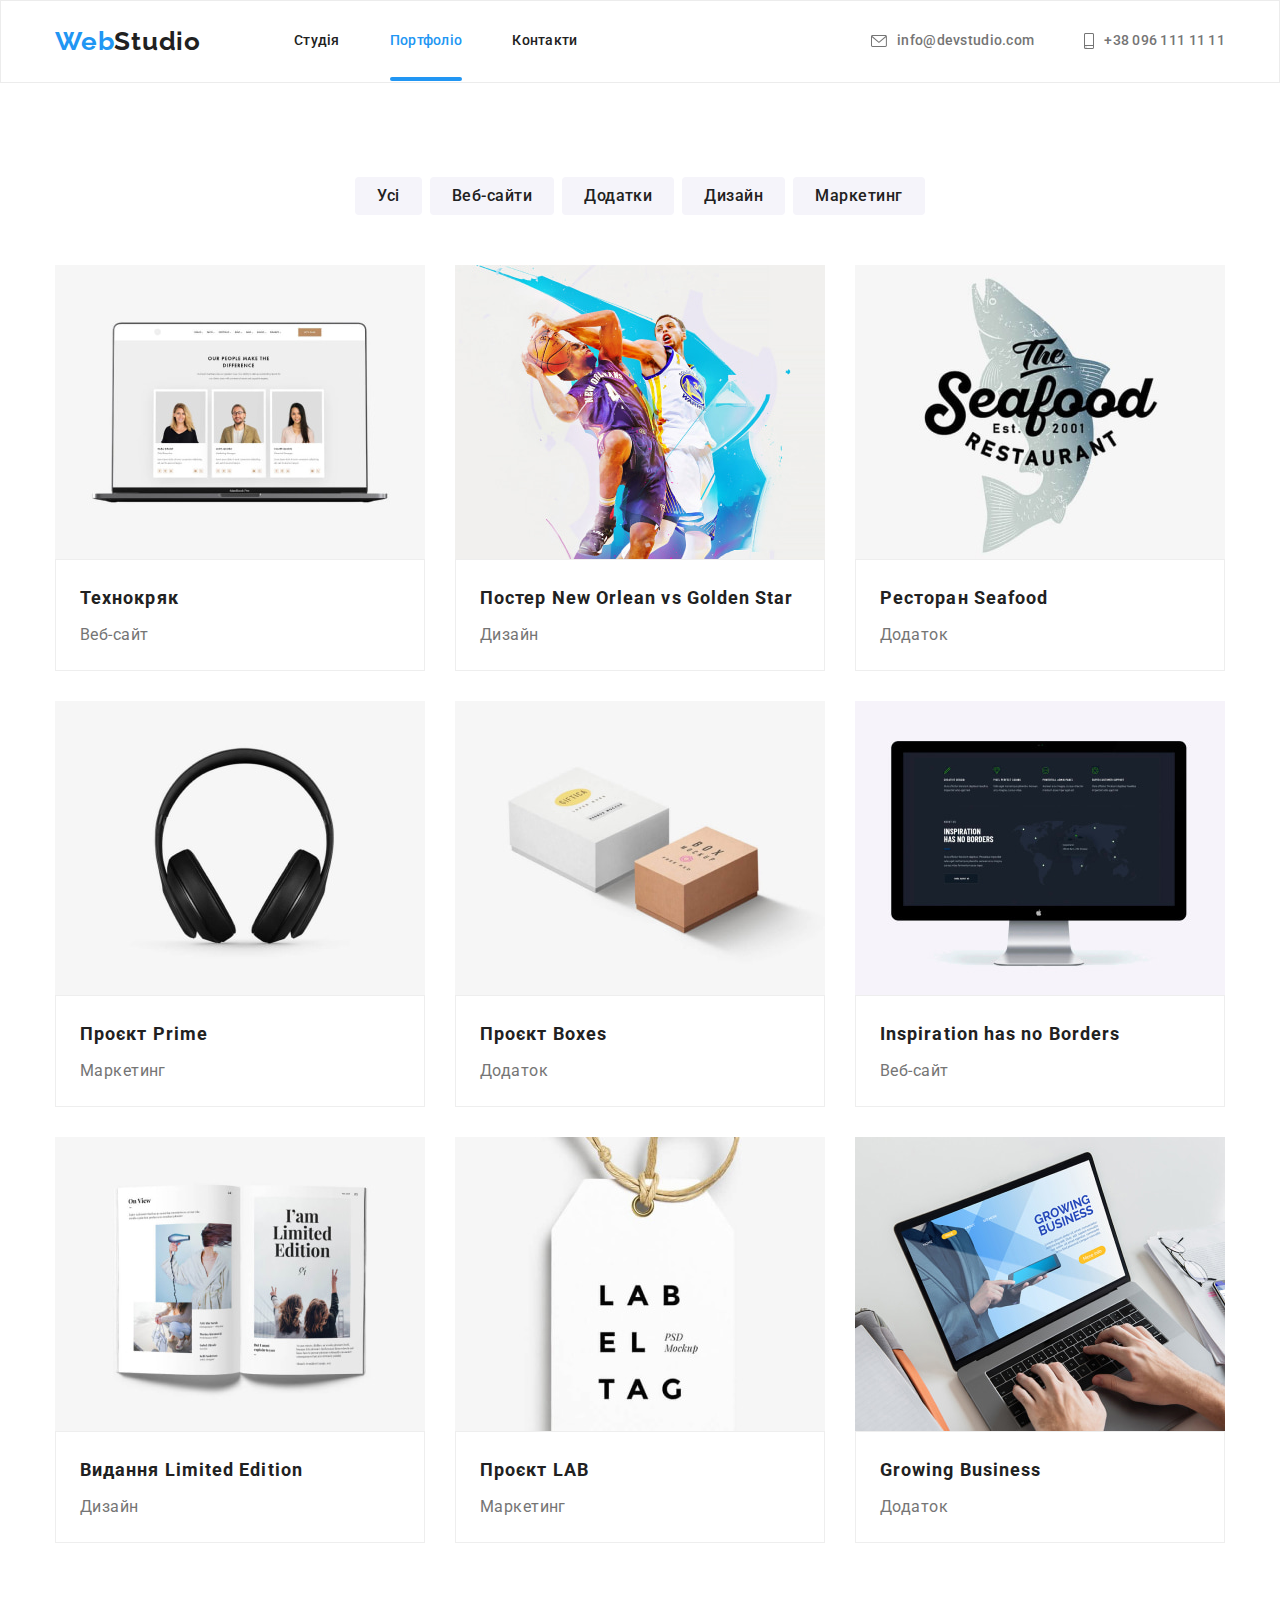
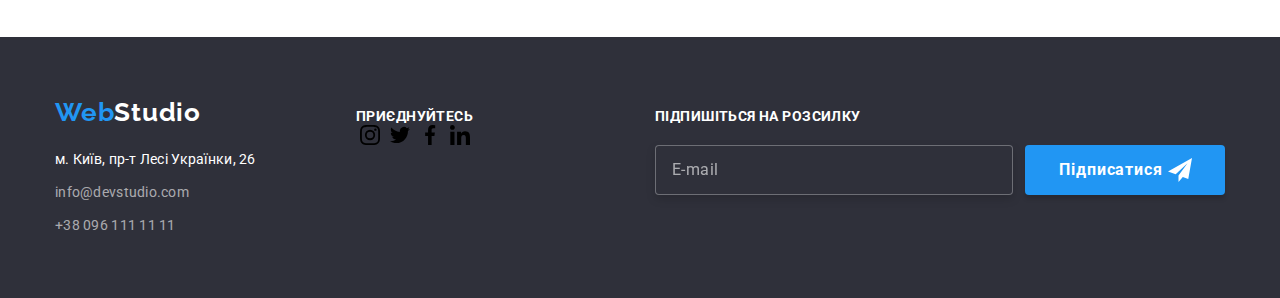
==== commit 9a9f6f54: "hw-07_v3" ====
--- a/portfolio.html
+++ b/portfolio.html
@@ -19,27 +19,27 @@
 <body>
   <!-- Шапка-->
   <header class="header">
-    <div class="container main-menu">
-      <nav class="main-nav">
-        <a href="./index.html" class="logo link">Web<span class="logo-studio">Studio</span> </a>
+    <div class="header__container container">
+      <nav class="header__navigation">
+        <a href="./index.html" class="logo link">Web<span class="logo__icon">Studio</span> </a>
         <!-- Навигація сайта -->
-        <ul class="site-nav list">
-          <li class="item"><a href="./index.html" class="link">Студія</a></li>
+        <ul class="menu heder__menu list">
+          <li class="item "><a href="./index.html" class="link">Студія</a></li>
           <li class="item"><a href="./portfolio.html" class="link current">Портфоліо</a></li>
           <li class="item"><a href="#" class="link">Контакти</a></li>
         </ul>
       </nav>
-      <ul class="auth-nav list">
-        <li class="item auth-link">
-          <a href="mailto:info@devstudio.com" class="link auth-link">
-            <svg class="auth-symbol" height="12px" width=" 16px">
+      <ul class="connect header__connect list">
+        <li class="connect__item">
+          <a href="mailto:info@devstudio.com" class="connect__link link">
+            <svg class="connect__symbol" height="12px" width=" 16px">
               <use href=" ./images/symbol.svg#icon-envelope">
               </use>
             </svg>info@devstudio.com</a>
         </li>
-        <li class="item">
-          <a href="tel:+380961111111" class="link auth-link">
-            <svg class="auth-symbol" width="10px" height="16px">
+        <li class="connect__item">
+          <a href="tel:+380961111111" class="connect__link link">
+            <svg class="connect__symbol" width="10px" height="16px">
               <use href=" ./images/symbol.svg#icon-smartphone">
               </use>
             </svg>+38 096 111 11 11
@@ -49,7 +49,7 @@
     </div>
   </header>
   <main>
-    <section class="section-portfolio">
+    <section class="portfolio">
       <div class="container">
         <ul class="portfolio-menu list">
           <li><button type="button" value="Усі" class="portfolio-btn">Усі</button></li>
@@ -67,7 +67,7 @@
           <li class="flex-element">
             <a href="" class="portfolio-link link">
               <div class="portfolio-block">
-                <p class="blok-text">Ресурс пропонує комплексні пропозиції з різним рівнем функціоналу та сервісів.
+                <p class="portfolio-text">Ресурс пропонує комплексні пропозиції з різним рівнем функціоналу та сервісів.
                   Все це дозволить
                   відвідувачу отримати
                   вичерпні відомості про компанію чи приватну особу.</p>
@@ -82,7 +82,8 @@
           <li class="flex-element">
             <a href="" class="portfolio-link link">
               <div class="portfolio-block">
-                <p class="blok-text">Ресурс пропонує комплексні пропозиції з різним рівнем функціоналу та сервісів. Все
+                <p class="portfolio-text">Ресурс пропонує комплексні пропозиції з різним рівнем функціоналу та сервісів.
+                  Все
                   це дозволить
                   відвідувачу отримати
                   вичерпні відомості про компанію чи приватну особу.</p>
@@ -97,7 +98,8 @@
           <li class="flex-element">
             <a href="" class="portfolio-link link">
               <div class="portfolio-block">
-                <p class="blok-text">Ресурс пропонує комплексні пропозиції з різним рівнем функціоналу та сервісів. Все
+                <p class="portfolio-text">Ресурс пропонує комплексні пропозиції з різним рівнем функціоналу та сервісів.
+                  Все
                   це дозволить
                   відвідувачу отримати
                   вичерпні відомості про компанію чи приватну особу.</p>
@@ -112,7 +114,8 @@
           <li class="flex-element">
             <a href="" class="portfolio-link link">
               <div class="portfolio-block">
-                <p class="blok-text">Ресурс пропонує комплексні пропозиції з різним рівнем функціоналу та сервісів. Все
+                <p class="portfolio-text">Ресурс пропонує комплексні пропозиції з різним рівнем функціоналу та сервісів.
+                  Все
                   це дозволить
                   відвідувачу отримати
                   вичерпні відомості про компанію чи приватну особу.</p>
@@ -127,7 +130,8 @@
           <li class="flex-element">
             <a href="" class="portfolio-link link">
               <div class="portfolio-block">
-                <p class="blok-text">Ресурс пропонує комплексні пропозиції з різним рівнем функціоналу та сервісів. Все
+                <p class="portfolio-text">Ресурс пропонує комплексні пропозиції з різним рівнем функціоналу та сервісів.
+                  Все
                   це дозволить
                   відвідувачу отримати
                   вичерпні відомості про компанію чи приватну особу.</p>
@@ -142,7 +146,8 @@
           <li class="flex-element">
             <a href="" class="portfolio-link link">
               <div class="portfolio-block">
-                <p class="blok-text">Ресурс пропонує комплексні пропозиції з різним рівнем функціоналу та сервісів. Все
+                <p class="portfolio-text">Ресурс пропонує комплексні пропозиції з різним рівнем функціоналу та сервісів.
+                  Все
                   це дозволить
                   відвідувачу отримати
                   вичерпні відомості про компанію чи приватну особу.</p>
@@ -157,7 +162,8 @@
           <li class="flex-element">
             <a href="" class="portfolio-link link">
               <div class="portfolio-block">
-                <p class="blok-text">Ресурс пропонує комплексні пропозиції з різним рівнем функціоналу та сервісів. Все
+                <p class="portfolio-text">Ресурс пропонує комплексні пропозиції з різним рівнем функціоналу та сервісів.
+                  Все
                   це дозволить
                   відвідувачу отримати
                   вичерпні відомості про компанію чи приватну особу.</p>
@@ -172,7 +178,8 @@
           <li class="flex-element">
             <a href="" class="portfolio-link link">
               <div class="portfolio-block">
-                <p class="blok-text">Ресурс пропонує комплексні пропозиції з різним рівнем функціоналу та сервісів. Все
+                <p class="portfolio-text">Ресурс пропонує комплексні пропозиції з різним рівнем функціоналу та сервісів.
+                  Все
                   це дозволить
                   відвідувачу отримати
                   вичерпні відомості про компанію чи приватну особу.</p>
@@ -187,7 +194,8 @@
           <li class="flex-element">
             <a href="" class="portfolio-link link">
               <div class="portfolio-block">
-                <p class="blok-text">Ресурс пропонує комплексні пропозиції з різним рівнем функціоналу та сервісів. Все
+                <p class="portfolio-text">Ресурс пропонує комплексні пропозиції з різним рівнем функціоналу та сервісів.
+                  Все
                   це дозволить
                   відвідувачу отримати
                   вичерпні відомості про компанію чи приватну особу.</p>
@@ -223,7 +231,7 @@
           </ul>
         </address>
       </div>
-      <div class="foter-soc">
+      <div class="footer-soc">
         <p class="footer-title">приєднуйтесь</p>
         <ul class="soc-list list">
           <li class="soc-item">
--- a/css/main.min.css
+++ b/css/main.min.css
@@ -1 +1 @@
-p,h1,h2,h3,h4,h5,h6{margin:0}ul,ol{margin:0;padding-left:0}button{display:block;cursor:pointer;border:none;border-radius:4px}address{font-style:normal;margin-top:20px}img{display:block}html{box-sizing:border-box}*,*::beffore *::after{box-sizing:inherit}.list{list-style:none;padding-left:0;margin:0}.link{text-decoration:none}.list{list-style:none;padding:0;margin:0}.link{text-decoration:none}body{font-family:Roboto,sans-serif;background-color:#fff;color:#757575;font-size:14px;letter-spacing:.03em}:root{--main-title-color: #212121;--second-title-color: #757575;--main-btn-color: #2196f3;--main-link-color: #2196f3;--transition-timing-function: cubic-bezier(0.4, 0, 0.2, 1)}.visually-hidden{position:absolute;width:1px;height:1px;margin:-1px;border:0;padding:0;white-space:nowrap;-webkit-clip-path:inset(100%);clip-path:inset(100%);clip:rect(0 0 0 0);overflow:hidden;overflow:hidden}.container{margin-left:auto;margin-right:auto;padding:0px 15px;width:1200px}.logo{font-family:"Raleway",sans-serif;font-style:normal;font-weight:700;font-size:26px;line-height:1.19;letter-spacing:.03em;color:var(--main-link-color);transition-property:color;transition-duration:250ms;transition-timing-function:var(--transition-timing-function)}.logo-studio{color:var(--main-title-color);transition-property:color;transition-duration:250ms;transition-timing-function:var(--transition-timing-function)}.logo:hover .logo-studio,.logo:focus .logo-studio{color:var(--main-link-color)}.btn{display:inline-block;min-width:216px;font-family:inherit;font-weight:700;font-size:16px;line-height:1.88;letter-spacing:.06em;color:#fff;background-color:#2196f3;cursor:pointer;box-shadow:0px 4px 4px rgba(0,0,0,.15);border-radius:4px;padding:10px 32px;border:none;transition-property:color background-color;transition-duration:250ms;transition-timing-function:var(--transition-timing-function)}.btn.primary{color:#fff;background-color:#2196f3}.btn.secondary{color:#2196f3;background-color:#fff}.btn:hover,.btn:focus{color:var(--main-btn-color);background-color:#fff}.modal{height:581px;width:528px;background:#fff;position:absolute;top:50%;left:50%;box-shadow:0px 1px 3px rgba(0,0,0,.12),0px 1px 1px rgba(0,0,0,.14),0px 2px 1px rgba(0,0,0,.2);border-radius:4px;padding:40px;transform:scale(1) translate(-50%, -50%);transition:transform 250ms cubic-bezier(0.4, 0, 0.2, 1)}.modal-close{position:absolute;width:30px;height:30px;right:8px;top:8px;border-radius:50%;background:#fff;border:1px solid rgba(0,0,0,.1);display:flex;align-items:center;justify-content:center;cursor:pointer;transition-property:fill,background-color;transition-duration:250ms;transition-timing-function:var(--transition-timing-function)}.modal-title{font-weight:700;font-size:20px;line-height:1.15;text-align:center;letter-spacing:.03em;color:#212121;margin-bottom:12px}.modal-close:hover{background-color:var(--main-link-color);fill:#fff}.modal-input{width:100%;height:40px;border:1px solid rgba(33,33,33,.2);border-radius:4px;color:#212121;font-size:16px;padding-left:42px;outline:rgba(0,0,0,0);transition-property:border-color;transition-duration:250ms;transition-timing-function:var(--transition-timing-function)}.modal-input::-moz-placeholder{font-size:12px;line-height:1.17;letter-spacing:.01em;color:rgba(117,117,117,.5)}.modal-input:-ms-input-placeholder{font-size:12px;line-height:1.17;letter-spacing:.01em;color:rgba(117,117,117,.5)}.modal-input::placeholder{font-size:12px;line-height:1.17;letter-spacing:.01em;color:rgba(117,117,117,.5)}.modal-label{font-size:12px;line-height:1.17;letter-spacing:.01em;color:#757575;display:block;margin-bottom:4px}.modal-input-icon{position:absolute;left:12px;top:50%;transform:translateY(-50%);transition-property:fill;transition-duration:250ms;transition-timing-function:var(--transition-timing-function)}.modal-input:focus{border-color:var(--main-link-color)}.modal-input:focus+.modal-input-icon{fill:var(--main-link-color)}.modal-textarea-block{display:block;margin-bottom:4px;font-size:12px}.modal-textarea{width:100%;height:120px;border:1px solid rgba(33,33,33,.2);border-radius:4px;display:block;padding:12px 16px;margin-bottom:20px;resize:none;outline:rgba(0,0,0,0);transition-property:border-color;transition-duration:250ms;transition-timing-function:var(--transition-timing-function)}.modal-textarea:focus{border-color:var(--main-link-color)}.modal-textarea::-moz-placeholder{font-size:12px;line-height:1.17;letter-spacing:.01em;color:rgba(117,117,117,.5)}.modal-textarea:-ms-input-placeholder{font-size:12px;line-height:1.17;letter-spacing:.01em;color:rgba(117,117,117,.5)}.modal-textarea::placeholder{font-size:12px;line-height:1.17;letter-spacing:.01em;color:rgba(117,117,117,.5)}.modal-field{margin-bottom:30px}.modal-btn{display:block;margin:0 auto}.input-label{font-size:12px;line-height:1.17;letter-spacing:.01em;color:#757575}.input-label span{margin-bottom:4px;display:block}.input-wrap{position:relative;margin-bottom:10px}.input-check:focus+.check-text span{border-color:var(--main-link-color)}.check-text{font-size:14px;line-height:1.71;letter-spacing:.03em;color:#757575;display:flex;align-items:center;justify-content:center;gap:7px}.check-link{color:var(--main-link-color)}.check-text span{width:16px;height:15px;border:2px solid #212121;border-radius:3px;margin-right:5px;display:flex;align-items:center;justify-content:center;fill:rgba(0,0,0,0)}.input-check:checked+.check-text span{background-color:var(--main-link-color);border-color:rgba(0,0,0,0);fill:#fff}.subscribe-form{display:flex;position:relative}.subscribe-title{font-weight:700;font-size:14px;line-height:1.14;letter-spacing:.03em;text-transform:uppercase;color:#fff;margin-bottom:20px}.subscribe-input{width:358px;height:50px;margin-right:12px;padding-left:16px;background-color:#2f303a;border:1px solid rgba(255,255,255,.3);filter:drop-shadow(0px 4px 4px rgba(0, 0, 0, 0.15));border-radius:4px;outline:rgba(0,0,0,0);color:#fff;transition-property:border-color;transition-duration:250ms;transition-timing-function:var(--transition-timing-function)}.subscribe-input:focus{border-color:var(--main-link-color)}.subscribe-wrap{height:50px}.subscribe-btn{display:inline-block;position:relative;min-width:200px;font-family:inherit;font-weight:700;font-size:16px;line-height:1.88;letter-spacing:.06em;color:#fff;background-color:#2196f3;cursor:pointer;padding-right:34px;box-shadow:0px 4px 4px rgba(0,0,0,.15);border-radius:4px;border:none;transition-property:color,background-color;transition-duration:250ms;transition-timing-function:var(--transition-timing-function)}.subscribe-btn:hover,.subscribe-btn:focus{color:var(--main-btn-color);background-color:#fff}.subscribe-input-icon{fill:#fff;position:absolute;margin-left:5px;top:50%;transform:translateY(-50%);transition-property:fill;transition-duration:250ms;transition-timing-function:var(--transition-timing-function)}input::-moz-placeholder{font-size:16px;line-height:1.25;letter-spacing:.03em;color:rgba(255,255,255,.6)}input:-ms-input-placeholder{font-size:16px;line-height:1.25;letter-spacing:.03em;color:rgba(255,255,255,.6)}input::placeholder{font-size:16px;line-height:1.25;letter-spacing:.03em;color:rgba(255,255,255,.6)}.subscribe-btn:hover .subscribe-input-icon{fill:var(--main-btn-color)}.soc-list{display:flex;justify-content:center;gap:10px;margin-top:16px}.soc-item{width:44px;height:44px}.soc-icon{fill:currentColor}.header{padding:25px 0;border:1px solid #ececec}.main-menu{display:flex}.main-nav{display:flex;align-items:center}.site-nav .item:not(:last-child){margin-right:50px}.site-nav{display:flex;margin-left:93px}.site-nav .link{display:block;color:var(--main-title-color);font-weight:500;line-height:1.14;letter-spacing:.02em;transition-property:color;transition-duration:250ms;transition-timing-function:var(--transition-timing-function)}.site-nav .link:hover,.site-nav .link:focus{color:#2196f3}.auth-contacts{display:flex}.auth-nav{display:flex;align-items:center;margin-left:auto}.auth-link{font-weight:500;line-height:1.14;letter-spacing:.02em;color:var(--second-title-color);display:flex;align-items:center;transition-property:color;transition-duration:250ms;transition-timing-function:var(--transition-timing-function)}.auth-nav .link:hover,.auth-nav .link:focus{color:#2196f3}.site-nav li .current{color:var(--main-link-color)}.item{position:relative}.link.current::after{content:"";position:absolute;bottom:-32px;right:0;display:block;width:100%;height:4px;border-radius:2px;background:#2196f3}.auth-nav .item+.item{margin-left:50px}.auth-symbol{fill:currentColor;margin-right:10px}.auth-symbol:hover,.auth-symbol:focus{color:#2196f3}.hero-list{display:flex;gap:30px}.hero-list .item{width:270px}.hero-title{width:696px;margin:0 auto;margin-bottom:30px;font-weight:900;font-size:44px;line-height:1.36;text-align:center;letter-spacing:.06em;text-transform:uppercase;color:#fff}.hero{background:#2f303a;background-image:linear-gradient(rgba(47, 48, 58, 0.4), rgba(47, 48, 58, 0.4)),url(../images/bg-hero.jpg);text-align:center;padding:200px 0;background-repeat:no-repeat;background-position:center;background-size:cover;max-width:1600px;height:600px;margin:0 auto}.section-title{margin-top:0;margin-bottom:50px;font-weight:700;font-size:36px;line-height:1.17;text-align:center;color:var(--main-title-color)}.backdrop{position:fixed;top:0;left:0;width:100%;height:100%;opacity:1;background-color:rgba(0,0,0,.6);transition-property:opacity,visibility;transition-duration:250ms;transition-timing-function:var(--transition-timing-function)}.backdrop.is-hidden{opacity:0;visibility:hidden;pointer-events:none}.backdrop.is-hidden .modal{transform:translate(-50%, -50%) scale(0.7)}.section-portfolio{padding:94px 0}.portfolio-menu{display:flex;gap:8px;justify-content:center;margin-bottom:50px}.portfolio-list{display:flex;flex-wrap:wrap;gap:30px}.flex-element{width:370px}.portfolio-title{font-weight:700;font-size:18px;line-height:2;letter-spacing:.06em;color:var(--main-title-color)}.portfolio-subtitle{font-size:16px;line-height:1.88;color:var(--second-title-color);margin-top:4px}.portfolio-item{padding:20px 24px;border:1px solid #eee}.flex-element:nth-child(3n){margin-right:0}.portfolio-btn{font-family:"Roboto";font-style:normal;font-weight:500;font-size:16px;line-height:1.62;text-align:center;letter-spacing:.03em;color:var(--main-title-color);background-color:#f5f4fa;cursor:pointer;padding:6px 22px;transition-property:color,background-color,box-shadow;transition-duration:250ms;transition-timing-function:var(--transition-timing-function)}.portfolio-btn:hover,.portfolio-btn:focus{color:#fff;background-color:#2196f3;box-shadow:0px 3px 1px rgba(0,0,0,.1),0px 1px 2px rgba(0,0,0,.08),0px 2px 2px rgba(0,0,0,.12)}.portfolio-adress{line-height:1.71;letter-spacing:.02em;color:#fff;transition-property:color;transition-duration:250ms;transition-timing-function:var(--transition-timing-function)}.portfolio-adress:hover,.portfolio-adress:focus{color:#2196f3}.portfolio-contacts{line-height:1.71;letter-spacing:.02em;color:rgba(255,255,255,.6);transition-property:color,box-shadow;transition-duration:250ms;transition-timing-function:var(--transition-timing-function)}.portfolio-contacts:hover,.portfolio-contacts:focus{color:#2196f3}.img{display:block;max-width:100%;height:auto}.portfolio-link{display:block;transition-property:box-shadow;transition-duration:250ms;transition-timing-function:var(--transition-timing-function)}.portfolio-link:hover,.portfolio-link:focus{box-shadow:0px 1px 1px rgba(0,0,0,.12),0px 4px 4px rgba(0,0,0,.06),1px 4px 6px rgba(0,0,0,.16)}.portfolio-link:hover .blok-text,.portfolio-link:focus .blok-text{transform:translateY(0)}.portfolio-block{position:relative;overflow:hidden}.blok-text{width:100%;height:100%;position:absolute;background:rgba(33,150,243,.9);transform:translateY(100%);transition-property:transform;transition-duration:250ms;transition-timing-function:var(--transition-timing-function);padding:20px 43px;font-size:18px;line-height:1.56;letter-spacing:.03em;color:#fff}.benefits{margin-bottom:0px;margin-top:0;padding:94px 0}.benefits-block{height:120px;width:270px;background-color:#f5f4fa;margin-bottom:30px;display:flex;align-items:center;justify-content:center;border-radius:4px}.benefits-title{margin-top:0;margin-bottom:10px;font-weight:700;font-size:14px;line-height:1.14;text-transform:uppercase;color:var(--main-title-color);width:270px}.benefits-subtitle{margin-top:0;margin-bottom:0;line-height:1.71;width:270px}.work{padding:94px 0;padding-top:0}.work-list{display:flex;gap:30px}.section-subtitle{color:var(--second-title-color)}.worl-item{position:relative}.work-text{font-weight:700;line-height:1.14;text-transform:uppercase;color:#fff;width:370px;height:70px;background-color:rgba(47,48,58,.8);position:absolute;bottom:0;display:flex;justify-content:center;align-items:center}.team{padding:94px 0;background:#f5f4fa}.team-list{display:flex;gap:30px}.team-text{padding-top:30px;padding-bottom:30px}.team-title{font-size:16px;line-height:1.19;text-align:center;color:var(--main-title-color)}.team-subtitle{font-weight:400;font-size:16px;line-height:1.19;text-align:center;color:var(--second-title-color);margin-top:10px}.team-soc-link{width:100%;height:100%;border-radius:50%;display:flex;align-items:center;justify-content:center;color:#afb1b8;transition-property:background-color,color;transition-duration:250ms;transition-timing-function:var(--transition-timing-function)}.team-soc-link:hover,.team-soc-link:focus{background-color:var(--main-link-color);color:#fff}.team-person{background:#fff;box-shadow:0px 1px 3px rgba(0,0,0,.12),0px 1px 1px rgba(0,0,0,.14),0px 2px 1px rgba(0,0,0,.2);border-radius:0px 0px 4px 4px}.clients{padding:94px 0}.clients-list{display:flex;gap:30px}.clients-item{width:170px;height:92px}.clients-link{width:100%;height:100%;fill:#afb1b8;display:flex;align-items:center;justify-content:center;border:1px solid #afb1b8;border-radius:5px;transition-property:border-color,fill;transition-duration:250ms;transition-timing-function:var(--transition-timing-function)}.clients-link:hover,.clients-link:focus{border-color:var(--main-link-color);fill:var(--main-btn-color)}.footer{background-color:#2f303a;padding:60px 0}.footer .container{display:flex;align-items:baseline}.footer-link{font-style:normal;width:231px}.footer-logo{color:#fff;transition-property:color;transition-duration:250ms;transition-timing-function:var(--transition-timing-function)}.logo:hover .footer-logo,.logo:focus .footer-logo{color:var(--main-link-color)}.footer-item:not(:last-child){margin-bottom:9px}.footer-title{font-weight:700;font-size:14px;line-height:1.14;letter-spacing:.03em;text-transform:uppercase;color:#fff}.foter-soc{margin-right:auto}.footer-soc-link{width:100%;height:100%;border-radius:50%;display:flex;align-items:center;justify-content:center;color:#fff;background-color:rgba(255,255,255,.1);transition-property:background-color;transition-duration:250ms;transition-timing-function:var(--transition-timing-function)}.footer-soc-link:hover,.footer-soc-link:focus{background-color:var(--main-link-color)}/*# sourceMappingURL=main.min.css.map */+p,h1,h2,h3,h4,h5,h6{margin:0}ul,ol{margin:0;padding-left:0}button{display:block;cursor:pointer;border:none;border-radius:4px}address{font-style:normal;margin-top:20px}img{display:block}html{box-sizing:border-box}*,*::beffore *::after{box-sizing:inherit}.list{list-style:none;padding-left:0;margin:0}.link{text-decoration:none}body{font-family:Roboto,sans-serif;background-color:#fff;color:#757575;font-size:14px;letter-spacing:.03em}.section__title{margin-top:0;margin-bottom:50px;font-weight:700;font-size:36px;line-height:1.17;text-align:center;color:var(--main-title-color)}.clients-link,.services__text,.soc-list__link,.check-text span,.check-text,.modal-close{align-items:center;justify-content:center}:root{--main-title-color: #212121;--second-title-color: #757575;--main-btn-color: #2196f3;--main-link-color: #2196f3;--transition-timing-function: cubic-bezier(0.4, 0, 0.2, 1)}.visually-hidden{position:absolute;width:1px;height:1px;margin:-1px;border:0;padding:0;white-space:nowrap;-webkit-clip-path:inset(100%);clip-path:inset(100%);clip:rect(0 0 0 0);overflow:hidden;overflow:hidden}.container{margin-left:auto;margin-right:auto;padding:0px 15px;width:1200px}.logo{font-family:"Raleway",sans-serif;font-style:normal;font-weight:700;font-size:26px;line-height:1.19;letter-spacing:.03em;color:var(--main-link-color);transition-property:color;transition-duration:250ms;transition-timing-function:var(--transition-timing-function)}.logo__icon{color:var(--main-title-color);transition-property:color;transition-duration:250ms;transition-timing-function:var(--transition-timing-function)}.logo:hover .logo__icon,.logo:focus .logo__icon{color:var(--main-link-color)}.btn{display:inline-block;min-width:216px;font-family:inherit;font-weight:700;font-size:16px;line-height:1.88;letter-spacing:.06em;color:#fff;background-color:#2196f3;cursor:pointer;box-shadow:0px 4px 4px rgba(0,0,0,.15);border-radius:4px;padding:10px 32px;border:none;transition-property:color background-color;transition-duration:250ms;transition-timing-function:var(--transition-timing-function)}.btn.primary{color:#fff;background-color:#2196f3}.btn.secondary{color:#2196f3;background-color:#fff}.btn:hover,.btn:focus{color:var(--main-btn-color);background-color:#fff}.modal{height:581px;width:528px;background:#fff;position:absolute;top:50%;left:50%;box-shadow:0px 1px 3px rgba(0,0,0,.12),0px 1px 1px rgba(0,0,0,.14),0px 2px 1px rgba(0,0,0,.2);border-radius:4px;padding:40px;transform:scale(1) translate(-50%, -50%);transition:transform 250ms cubic-bezier(0.4, 0, 0.2, 1)}.modal-close{position:absolute;width:30px;height:30px;right:8px;top:8px;border-radius:50%;background:#fff;border:1px solid rgba(0,0,0,.1);display:flex;cursor:pointer;transition-property:fill,background-color;transition-duration:250ms;transition-timing-function:var(--transition-timing-function)}.modal-title{font-weight:700;font-size:20px;line-height:1.15;text-align:center;letter-spacing:.03em;color:#212121;margin-bottom:12px}.modal-close:hover{background-color:var(--main-link-color);fill:#fff}.modal-input{width:100%;height:40px;border:1px solid rgba(33,33,33,.2);border-radius:4px;color:#212121;font-size:16px;padding-left:42px;outline:rgba(0,0,0,0);transition-property:border-color;transition-duration:250ms;transition-timing-function:var(--transition-timing-function)}.modal-input::-moz-placeholder{font-size:12px;line-height:1.17;letter-spacing:.01em;color:rgba(117,117,117,.5)}.modal-input:-ms-input-placeholder{font-size:12px;line-height:1.17;letter-spacing:.01em;color:rgba(117,117,117,.5)}.modal-input::placeholder{font-size:12px;line-height:1.17;letter-spacing:.01em;color:rgba(117,117,117,.5)}.modal-label{font-size:12px;line-height:1.17;letter-spacing:.01em;color:#757575;display:block;margin-bottom:4px}.modal-input-icon{position:absolute;left:12px;top:50%;transform:translateY(-50%);transition-property:fill;transition-duration:250ms;transition-timing-function:var(--transition-timing-function)}.modal-input:focus{border-color:var(--main-link-color)}.modal-input:focus+.modal-input-icon{fill:var(--main-link-color)}.modal-textarea-block{display:block;margin-bottom:4px;font-size:12px}.modal-textarea{width:100%;height:120px;border:1px solid rgba(33,33,33,.2);border-radius:4px;display:block;padding:12px 16px;margin-bottom:20px;resize:none;outline:rgba(0,0,0,0);transition-property:border-color;transition-duration:250ms;transition-timing-function:var(--transition-timing-function)}.modal-textarea:focus{border-color:var(--main-link-color)}.modal-textarea::-moz-placeholder{font-size:12px;line-height:1.17;letter-spacing:.01em;color:rgba(117,117,117,.5)}.modal-textarea:-ms-input-placeholder{font-size:12px;line-height:1.17;letter-spacing:.01em;color:rgba(117,117,117,.5)}.modal-textarea::placeholder{font-size:12px;line-height:1.17;letter-spacing:.01em;color:rgba(117,117,117,.5)}.modal-field{margin-bottom:30px}.modal-btn{display:block;margin:0 auto}.input-label{font-size:12px;line-height:1.17;letter-spacing:.01em;color:#757575}.input-label span{margin-bottom:4px;display:block}.input-wrap{position:relative;margin-bottom:10px}.input-check:focus+.check-text span{border-color:var(--main-link-color)}.check-text{font-size:14px;line-height:1.71;letter-spacing:.03em;color:#757575;display:flex;gap:7px}.check-link{color:var(--main-link-color)}.check-text span{width:16px;height:15px;border:2px solid #212121;border-radius:3px;margin-right:5px;display:flex;fill:rgba(0,0,0,0)}.input-check:checked+.check-text span{background-color:var(--main-link-color);border-color:rgba(0,0,0,0);fill:#fff}.backdrop{position:fixed;top:0;left:0;width:100%;height:100%;opacity:1;background-color:rgba(0,0,0,.6);transition-property:opacity,visibility;transition-duration:250ms;transition-timing-function:var(--transition-timing-function)}.backdrop.is-hidden{opacity:0;visibility:hidden;pointer-events:none}.backdrop.is-hidden .modal{transform:translate(-50%, -50%) scale(0.7)}.subscribe-form{display:flex;position:relative}.subscribe-title{font-weight:700;font-size:14px;line-height:1.14;letter-spacing:.03em;text-transform:uppercase;color:#fff;margin-bottom:20px}.subscribe-input{width:358px;height:50px;margin-right:12px;padding-left:16px;background-color:#2f303a;border:1px solid rgba(255,255,255,.3);filter:drop-shadow(0px 4px 4px rgba(0, 0, 0, 0.15));border-radius:4px;outline:rgba(0,0,0,0);color:#fff;transition-property:border-color;transition-duration:250ms;transition-timing-function:var(--transition-timing-function)}.subscribe-input:focus{border-color:var(--main-link-color)}.subscribe-wrap{height:50px}.subscribe-btn{display:inline-block;position:relative;min-width:200px;font-family:inherit;font-weight:700;font-size:16px;line-height:1.88;letter-spacing:.06em;color:#fff;background-color:#2196f3;cursor:pointer;padding-right:34px;box-shadow:0px 4px 4px rgba(0,0,0,.15);border-radius:4px;border:none;transition-property:color,background-color;transition-duration:250ms;transition-timing-function:var(--transition-timing-function)}.subscribe-btn:hover,.subscribe-btn:focus{color:var(--main-btn-color);background-color:#fff}.subscribe-input-icon{fill:#fff;position:absolute;margin-left:5px;top:50%;transform:translateY(-50%);transition-property:fill;transition-duration:250ms;transition-timing-function:var(--transition-timing-function)}.subscribe-btn:hover .subscribe-input-icon{fill:var(--main-btn-color)}input::-moz-placeholder{font-size:16px;line-height:1.25;letter-spacing:.03em;color:rgba(255,255,255,.6)}input:-ms-input-placeholder{font-size:16px;line-height:1.25;letter-spacing:.03em;color:rgba(255,255,255,.6)}input::placeholder{font-size:16px;line-height:1.25;letter-spacing:.03em;color:rgba(255,255,255,.6)}.soc-list{display:flex;justify-content:center;gap:10px}.soc-list__item{width:44px;height:44px}.soc-list__icon{fill:currentColor}.soc-list__link:hover,.soc-list__link:focus{background-color:var(--main-link-color);color:#fff}.soc-list__link{width:100%;height:100%;border-radius:50%;display:flex}.header{padding:25px 0;border:1px solid #ececec}.header__container{display:flex}.header__navigation{display:flex;align-items:center}.heder__menu{display:flex;margin-left:93px}.menu .item:not(:last-child){margin-right:50px}.menu .link{display:block;color:var(--main-title-color);font-weight:500;line-height:1.14;letter-spacing:.02em;transition-property:color;transition-duration:250ms;transition-timing-function:var(--transition-timing-function)}.menu .link:hover,.menu .link:focus{color:#2196f3}.menu li .current{color:var(--main-link-color)}.header__connect{display:flex;align-items:center;margin-left:auto}.connect .link:hover,.connect .link:focus{color:#2196f3}.connect .connect__item+.connect__item{margin-left:50px}.connect__link{font-weight:500;line-height:1.14;letter-spacing:.02em;color:var(--second-title-color);display:flex;align-items:center;transition-property:color;transition-duration:250ms;transition-timing-function:var(--transition-timing-function)}.connect__symbol{fill:currentColor;margin-right:10px}.connect__symbol:hover,.connect__symbol:focus{color:#2196f3}.item{position:relative}.link.current::after{content:"";position:absolute;bottom:-32px;right:0;display:block;width:100%;height:4px;border-radius:2px;background:#2196f3}.container__hero{padding:200px 0;max-width:1600px;height:600px;margin:0 auto}.hero{background:#2f303a;background-image:linear-gradient(rgba(47, 48, 58, 0.4), rgba(47, 48, 58, 0.4)),url(../images/bg-hero.jpg);text-align:center;background-repeat:no-repeat;background-position:center;background-size:cover}.hero__title{width:696px;margin:0 auto;margin-bottom:30px;font-weight:900;font-size:44px;line-height:1.36;text-align:center;letter-spacing:.06em;text-transform:uppercase;color:#fff}.portfolio{padding:94px 0}.portfolio-menu{display:flex;gap:8px;justify-content:center;margin-bottom:50px}.portfolio-list{display:flex;flex-wrap:wrap;gap:30px}.portfolio-title{font-weight:700;font-size:18px;line-height:2;letter-spacing:.06em;color:var(--main-title-color)}.portfolio-subtitle{font-size:16px;line-height:1.88;color:var(--second-title-color);margin-top:4px}.portfolio-item{padding:20px 24px;border:1px solid #eee}.portfolio-btn{font-weight:500;font-size:16px;line-height:1.62;letter-spacing:.03em;text-align:center;color:var(--main-title-color);background-color:#f5f4fa;cursor:pointer;padding:6px 22px;transition-property:color,background-color,box-shadow;transition-duration:250ms;transition-timing-function:var(--transition-timing-function)}.portfolio-btn:hover,.portfolio-btn:focus{color:#fff;background-color:#2196f3;box-shadow:0px 3px 1px rgba(0,0,0,.1),0px 1px 2px rgba(0,0,0,.08),0px 2px 2px rgba(0,0,0,.12)}.portfolio-adress{line-height:1.71;letter-spacing:.02em;color:#fff;transition-property:color;transition-duration:250ms;transition-timing-function:var(--transition-timing-function)}.portfolio-adress:hover,.portfolio-adress:focus{color:#2196f3}.portfolio-contacts{line-height:1.71;letter-spacing:.02em;color:rgba(255,255,255,.6);transition-property:color,box-shadow;transition-duration:250ms;transition-timing-function:var(--transition-timing-function)}.portfolio-contacts:hover,.portfolio-contacts:focus{color:#2196f3}.portfolio-link{display:block;transition-property:box-shadow;transition-duration:250ms;transition-timing-function:var(--transition-timing-function)}.portfolio-link:hover,.portfolio-link:focus{box-shadow:0px 1px 1px rgba(0,0,0,.12),0px 4px 4px rgba(0,0,0,.06),1px 4px 6px rgba(0,0,0,.16)}.portfolio-link:hover .portfolio-text,.portfolio-link:focus .portfolio-text{transform:translateY(0)}.portfolio-block{position:relative;overflow:hidden}.portfolio-text{width:100%;height:100%;position:absolute;background:rgba(33,150,243,.9);transform:translateY(100%);transition-property:transform;transition-duration:250ms;transition-timing-function:var(--transition-timing-function);padding:20px 43px;font-size:18px;line-height:1.56;letter-spacing:.03em;color:.portfolio-text}.portfolio .img{display:block;max-width:100%;height:auto}.portfolio .flex-element:nth-child(3n){margin-right:0}.portfolio .flex-element{width:370px}.benefits__container{margin-bottom:0px;margin-top:0;padding:94px 0}.benefits__block{height:120px;width:270px;background-color:#f5f4fa;margin-bottom:30px;display:flex;align-items:center;justify-content:center;border-radius:4px}.benefits__title{margin-top:0;margin-bottom:10px;font-weight:700;font-size:14px;line-height:1.14;text-transform:uppercase;color:var(--main-title-color);width:270px}.benefits__subtitle{margin-top:0;margin-bottom:0;line-height:1.71;width:270px}.benefits .benefits__list{display:flex;gap:30px}.services__container{padding:94px 0;padding-top:0}.services__list{display:flex;gap:30px}.services__text{font-weight:700;line-height:1.14;text-transform:uppercase;color:#fff;width:370px;height:70px;background-color:rgba(47,48,58,.8);position:absolute;bottom:0;display:flex}.services__item{position:relative}.team{padding:94px 0;background:#f5f4fa}.team-list{display:flex;gap:30px}.team-text{padding-top:30px;padding-bottom:30px}.team-title{font-size:16px;line-height:1.19;text-align:center;color:var(--main-title-color)}.team-subtitle{font-weight:400;font-size:16px;line-height:1.19;text-align:center;color:var(--second-title-color);margin-top:10px}.team__blok{background:#fff;box-shadow:0px 1px 3px rgba(0,0,0,.12),0px 1px 1px rgba(0,0,0,.14),0px 2px 1px rgba(0,0,0,.2);border-radius:0px 0px 4px 4px}.soc-list__team{margin-top:16px}.team_soc-link{color:#afb1b8;transition-property:background-color,color;transition-duration:250ms;transition-timing-function:var(--transition-timing-function)}.clients{padding:94px 0}.clients-list{display:flex;gap:30px}.clients-item{width:170px;height:92px}.clients-link{width:100%;height:100%;fill:#afb1b8;display:flex;border:1px solid #afb1b8;border-radius:5px;transition-property:border-color,fill;transition-duration:250ms;transition-timing-function:var(--transition-timing-function)}.clients-link:hover,.clients-link:focus{border-color:var(--main-link-color);fill:var(--main-btn-color)}.footer{background-color:#2f303a;padding:60px 0}.footer .container{display:flex;align-items:baseline}.footer-link{font-style:normal;width:231px;margin-right:70px}.footer-logo{color:#fff;transition-property:color;transition-duration:250ms;transition-timing-function:var(--transition-timing-function)}.footer-item:not(:last-child){margin-bottom:9px}.footer-title{font-weight:700;font-size:14px;line-height:1.14;letter-spacing:.03em;text-transform:uppercase;color:#fff}.footer-soc{margin-right:auto}.logo:hover .footer-logo,.logo:focus .footer-logo{color:var(--main-link-color)}.soc-link__footer{color:#fff;background-color:rgba(255,255,255,.1);transition-property:background-color;transition-duration:250ms;transition-timing-function:var(--transition-timing-function)}.soc-link__footer:hover,.soc-link__footer:focus{background-color:var(--main-link-color)}.soc-list__footer{margin-top:22px}/*# sourceMappingURL=main.min.css.map */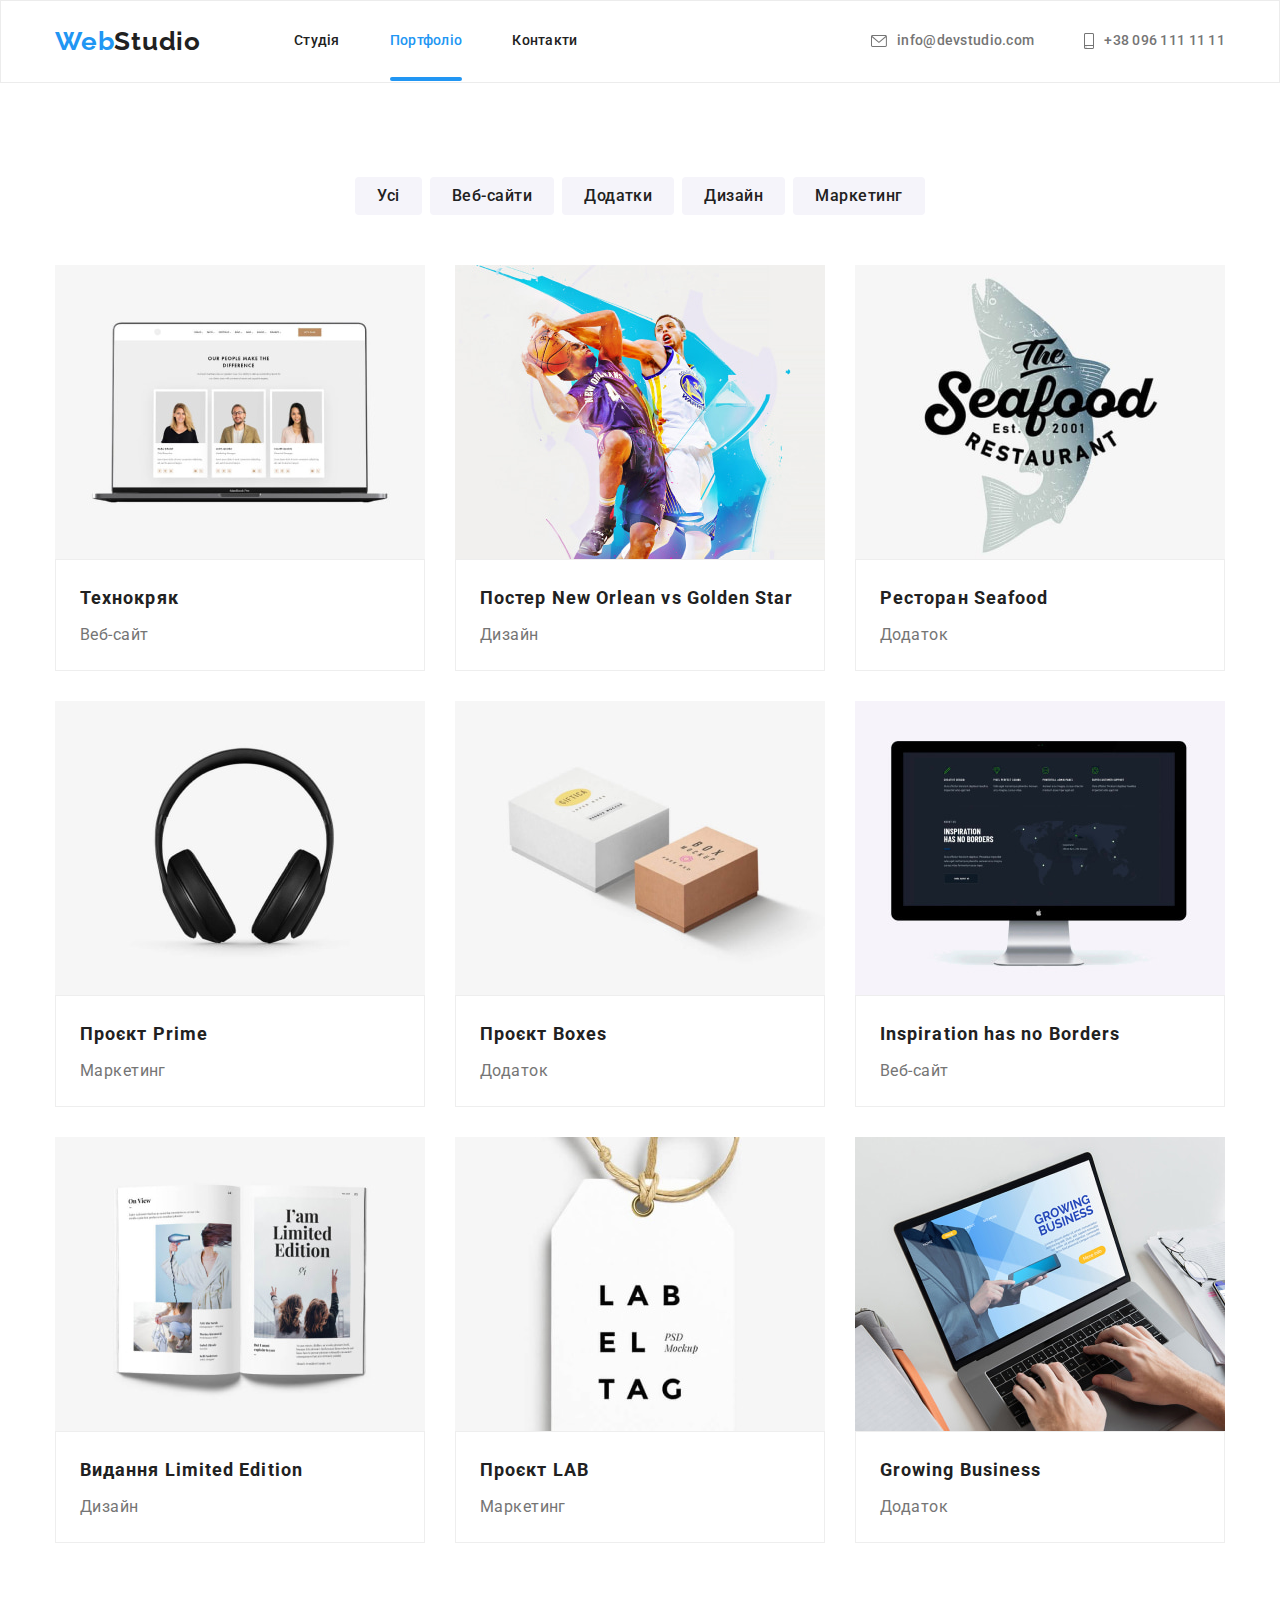
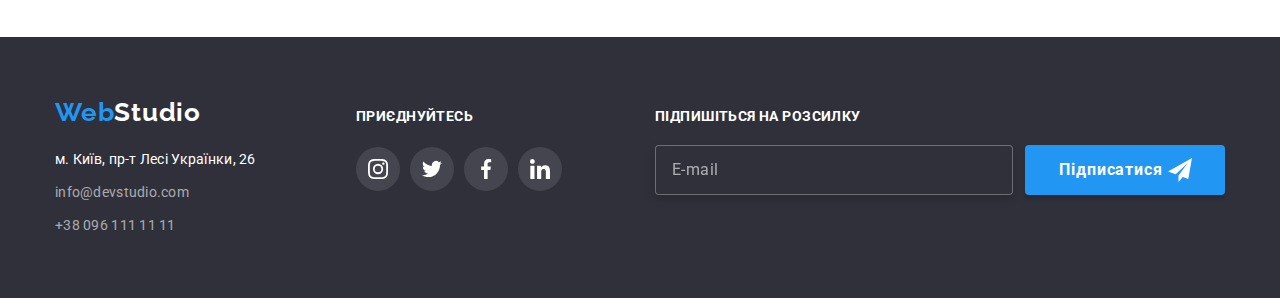
==== commit c95fd087: "hw-07_v5" ====
--- a/portfolio.html
+++ b/portfolio.html
@@ -233,32 +233,32 @@
       </div>
       <div class="footer-soc">
         <p class="footer-title">приєднуйтесь</p>
-        <ul class="soc-list list">
-          <li class="soc-item">
-            <a href="" class="footer-soc-link link">
-              <svg class="soc-icon" width="20px" height="20px">
+        <ul class="soc-list soc-list__footer list">
+          <li class="soc-list__item">
+            <a href="" class="soc-list__link soc-link__footer link">
+              <svg class="soc-list__icon" width="20px" height="20px">
                 <use href="./images/symbol.svg#icon-instagram">
                 </use>
               </svg>
             </a>
           </li>
-          <li class="soc-item">
-            <a href="" class="footer-soc-link link">
-              <svg class="soc-icon" width="20px" height="20px">
+          <li class="soc-list__item">
+            <a href="" class="soc-list__link soc-link__footer link">
+              <svg class="soc-list__icon" width="20px" height="20px">
                 <use href="./images/symbol.svg#icon-twitter"></use>
               </svg>
             </a>
           </li>
-          <li class="soc-item">
-            <a href="" class="footer-soc-link link">
-              <svg class="soc-icon" width="20px" height="20px">
+          <li class="soc-list__item">
+            <a href="" class="soc-list__link soc-link__footer link">
+              <svg class="soc-list__icon" width="20px" height="20px">
                 <use href="./images/symbol.svg#icon-facebook"></use>
               </svg>
             </a>
           </li>
-          <li class="soc-item">
-            <a href="" class="footer-soc-link link">
-              <svg class="soc-icon" width="20px" height="20px">
+          <li class="soc-list__item">
+            <a href="" class="soc-list__link soc-link__footer link">
+              <svg class="soc-list__icon" width="20px" height="20px">
                 <use href="./images/symbol.svg#icon-linkedin"></use>
               </svg>
             </a>
--- a/css/main.min.css
+++ b/css/main.min.css
@@ -1 +1 @@
-p,h1,h2,h3,h4,h5,h6{margin:0}ul,ol{margin:0;padding-left:0}button{display:block;cursor:pointer;border:none;border-radius:4px}address{font-style:normal;margin-top:20px}img{display:block}html{box-sizing:border-box}*,*::beffore *::after{box-sizing:inherit}.list{list-style:none;padding-left:0;margin:0}.link{text-decoration:none}body{font-family:Roboto,sans-serif;background-color:#fff;color:#757575;font-size:14px;letter-spacing:.03em}.section__title{margin-top:0;margin-bottom:50px;font-weight:700;font-size:36px;line-height:1.17;text-align:center;color:var(--main-title-color)}.clients-link,.services__text,.soc-list__link,.check-text span,.check-text,.modal-close{align-items:center;justify-content:center}:root{--main-title-color: #212121;--second-title-color: #757575;--main-btn-color: #2196f3;--main-link-color: #2196f3;--transition-timing-function: cubic-bezier(0.4, 0, 0.2, 1)}.visually-hidden{position:absolute;width:1px;height:1px;margin:-1px;border:0;padding:0;white-space:nowrap;-webkit-clip-path:inset(100%);clip-path:inset(100%);clip:rect(0 0 0 0);overflow:hidden;overflow:hidden}.container{margin-left:auto;margin-right:auto;padding:0px 15px;width:1200px}.logo{font-family:"Raleway",sans-serif;font-style:normal;font-weight:700;font-size:26px;line-height:1.19;letter-spacing:.03em;color:var(--main-link-color);transition-property:color;transition-duration:250ms;transition-timing-function:var(--transition-timing-function)}.logo__icon{color:var(--main-title-color);transition-property:color;transition-duration:250ms;transition-timing-function:var(--transition-timing-function)}.logo:hover .logo__icon,.logo:focus .logo__icon{color:var(--main-link-color)}.btn{display:inline-block;min-width:216px;font-family:inherit;font-weight:700;font-size:16px;line-height:1.88;letter-spacing:.06em;color:#fff;background-color:#2196f3;cursor:pointer;box-shadow:0px 4px 4px rgba(0,0,0,.15);border-radius:4px;padding:10px 32px;border:none;transition-property:color background-color;transition-duration:250ms;transition-timing-function:var(--transition-timing-function)}.btn.primary{color:#fff;background-color:#2196f3}.btn.secondary{color:#2196f3;background-color:#fff}.btn:hover,.btn:focus{color:var(--main-btn-color);background-color:#fff}.modal{height:581px;width:528px;background:#fff;position:absolute;top:50%;left:50%;box-shadow:0px 1px 3px rgba(0,0,0,.12),0px 1px 1px rgba(0,0,0,.14),0px 2px 1px rgba(0,0,0,.2);border-radius:4px;padding:40px;transform:scale(1) translate(-50%, -50%);transition:transform 250ms cubic-bezier(0.4, 0, 0.2, 1)}.modal-close{position:absolute;width:30px;height:30px;right:8px;top:8px;border-radius:50%;background:#fff;border:1px solid rgba(0,0,0,.1);display:flex;cursor:pointer;transition-property:fill,background-color;transition-duration:250ms;transition-timing-function:var(--transition-timing-function)}.modal-title{font-weight:700;font-size:20px;line-height:1.15;text-align:center;letter-spacing:.03em;color:#212121;margin-bottom:12px}.modal-close:hover{background-color:var(--main-link-color);fill:#fff}.modal-input{width:100%;height:40px;border:1px solid rgba(33,33,33,.2);border-radius:4px;color:#212121;font-size:16px;padding-left:42px;outline:rgba(0,0,0,0);transition-property:border-color;transition-duration:250ms;transition-timing-function:var(--transition-timing-function)}.modal-input::-moz-placeholder{font-size:12px;line-height:1.17;letter-spacing:.01em;color:rgba(117,117,117,.5)}.modal-input:-ms-input-placeholder{font-size:12px;line-height:1.17;letter-spacing:.01em;color:rgba(117,117,117,.5)}.modal-input::placeholder{font-size:12px;line-height:1.17;letter-spacing:.01em;color:rgba(117,117,117,.5)}.modal-label{font-size:12px;line-height:1.17;letter-spacing:.01em;color:#757575;display:block;margin-bottom:4px}.modal-input-icon{position:absolute;left:12px;top:50%;transform:translateY(-50%);transition-property:fill;transition-duration:250ms;transition-timing-function:var(--transition-timing-function)}.modal-input:focus{border-color:var(--main-link-color)}.modal-input:focus+.modal-input-icon{fill:var(--main-link-color)}.modal-textarea-block{display:block;margin-bottom:4px;font-size:12px}.modal-textarea{width:100%;height:120px;border:1px solid rgba(33,33,33,.2);border-radius:4px;display:block;padding:12px 16px;margin-bottom:20px;resize:none;outline:rgba(0,0,0,0);transition-property:border-color;transition-duration:250ms;transition-timing-function:var(--transition-timing-function)}.modal-textarea:focus{border-color:var(--main-link-color)}.modal-textarea::-moz-placeholder{font-size:12px;line-height:1.17;letter-spacing:.01em;color:rgba(117,117,117,.5)}.modal-textarea:-ms-input-placeholder{font-size:12px;line-height:1.17;letter-spacing:.01em;color:rgba(117,117,117,.5)}.modal-textarea::placeholder{font-size:12px;line-height:1.17;letter-spacing:.01em;color:rgba(117,117,117,.5)}.modal-field{margin-bottom:30px}.modal-btn{display:block;margin:0 auto}.input-label{font-size:12px;line-height:1.17;letter-spacing:.01em;color:#757575}.input-label span{margin-bottom:4px;display:block}.input-wrap{position:relative;margin-bottom:10px}.input-check:focus+.check-text span{border-color:var(--main-link-color)}.check-text{font-size:14px;line-height:1.71;letter-spacing:.03em;color:#757575;display:flex;gap:7px}.check-link{color:var(--main-link-color)}.check-text span{width:16px;height:15px;border:2px solid #212121;border-radius:3px;margin-right:5px;display:flex;fill:rgba(0,0,0,0)}.input-check:checked+.check-text span{background-color:var(--main-link-color);border-color:rgba(0,0,0,0);fill:#fff}.backdrop{position:fixed;top:0;left:0;width:100%;height:100%;opacity:1;background-color:rgba(0,0,0,.6);transition-property:opacity,visibility;transition-duration:250ms;transition-timing-function:var(--transition-timing-function)}.backdrop.is-hidden{opacity:0;visibility:hidden;pointer-events:none}.backdrop.is-hidden .modal{transform:translate(-50%, -50%) scale(0.7)}.subscribe-form{display:flex;position:relative}.subscribe-title{font-weight:700;font-size:14px;line-height:1.14;letter-spacing:.03em;text-transform:uppercase;color:#fff;margin-bottom:20px}.subscribe-input{width:358px;height:50px;margin-right:12px;padding-left:16px;background-color:#2f303a;border:1px solid rgba(255,255,255,.3);filter:drop-shadow(0px 4px 4px rgba(0, 0, 0, 0.15));border-radius:4px;outline:rgba(0,0,0,0);color:#fff;transition-property:border-color;transition-duration:250ms;transition-timing-function:var(--transition-timing-function)}.subscribe-input:focus{border-color:var(--main-link-color)}.subscribe-wrap{height:50px}.subscribe-btn{display:inline-block;position:relative;min-width:200px;font-family:inherit;font-weight:700;font-size:16px;line-height:1.88;letter-spacing:.06em;color:#fff;background-color:#2196f3;cursor:pointer;padding-right:34px;box-shadow:0px 4px 4px rgba(0,0,0,.15);border-radius:4px;border:none;transition-property:color,background-color;transition-duration:250ms;transition-timing-function:var(--transition-timing-function)}.subscribe-btn:hover,.subscribe-btn:focus{color:var(--main-btn-color);background-color:#fff}.subscribe-input-icon{fill:#fff;position:absolute;margin-left:5px;top:50%;transform:translateY(-50%);transition-property:fill;transition-duration:250ms;transition-timing-function:var(--transition-timing-function)}.subscribe-btn:hover .subscribe-input-icon{fill:var(--main-btn-color)}input::-moz-placeholder{font-size:16px;line-height:1.25;letter-spacing:.03em;color:rgba(255,255,255,.6)}input:-ms-input-placeholder{font-size:16px;line-height:1.25;letter-spacing:.03em;color:rgba(255,255,255,.6)}input::placeholder{font-size:16px;line-height:1.25;letter-spacing:.03em;color:rgba(255,255,255,.6)}.soc-list{display:flex;justify-content:center;gap:10px}.soc-list__item{width:44px;height:44px}.soc-list__icon{fill:currentColor}.soc-list__link:hover,.soc-list__link:focus{background-color:var(--main-link-color);color:#fff}.soc-list__link{width:100%;height:100%;border-radius:50%;display:flex}.header{padding:25px 0;border:1px solid #ececec}.header__container{display:flex}.header__navigation{display:flex;align-items:center}.heder__menu{display:flex;margin-left:93px}.menu .item:not(:last-child){margin-right:50px}.menu .link{display:block;color:var(--main-title-color);font-weight:500;line-height:1.14;letter-spacing:.02em;transition-property:color;transition-duration:250ms;transition-timing-function:var(--transition-timing-function)}.menu .link:hover,.menu .link:focus{color:#2196f3}.menu li .current{color:var(--main-link-color)}.header__connect{display:flex;align-items:center;margin-left:auto}.connect .link:hover,.connect .link:focus{color:#2196f3}.connect .connect__item+.connect__item{margin-left:50px}.connect__link{font-weight:500;line-height:1.14;letter-spacing:.02em;color:var(--second-title-color);display:flex;align-items:center;transition-property:color;transition-duration:250ms;transition-timing-function:var(--transition-timing-function)}.connect__symbol{fill:currentColor;margin-right:10px}.connect__symbol:hover,.connect__symbol:focus{color:#2196f3}.item{position:relative}.link.current::after{content:"";position:absolute;bottom:-32px;right:0;display:block;width:100%;height:4px;border-radius:2px;background:#2196f3}.container__hero{padding:200px 0;max-width:1600px;height:600px;margin:0 auto}.hero{background:#2f303a;background-image:linear-gradient(rgba(47, 48, 58, 0.4), rgba(47, 48, 58, 0.4)),url(../images/bg-hero.jpg);text-align:center;background-repeat:no-repeat;background-position:center;background-size:cover}.hero__title{width:696px;margin:0 auto;margin-bottom:30px;font-weight:900;font-size:44px;line-height:1.36;text-align:center;letter-spacing:.06em;text-transform:uppercase;color:#fff}.portfolio{padding:94px 0}.portfolio-menu{display:flex;gap:8px;justify-content:center;margin-bottom:50px}.portfolio-list{display:flex;flex-wrap:wrap;gap:30px}.portfolio-title{font-weight:700;font-size:18px;line-height:2;letter-spacing:.06em;color:var(--main-title-color)}.portfolio-subtitle{font-size:16px;line-height:1.88;color:var(--second-title-color);margin-top:4px}.portfolio-item{padding:20px 24px;border:1px solid #eee}.portfolio-btn{font-weight:500;font-size:16px;line-height:1.62;letter-spacing:.03em;text-align:center;color:var(--main-title-color);background-color:#f5f4fa;cursor:pointer;padding:6px 22px;transition-property:color,background-color,box-shadow;transition-duration:250ms;transition-timing-function:var(--transition-timing-function)}.portfolio-btn:hover,.portfolio-btn:focus{color:#fff;background-color:#2196f3;box-shadow:0px 3px 1px rgba(0,0,0,.1),0px 1px 2px rgba(0,0,0,.08),0px 2px 2px rgba(0,0,0,.12)}.portfolio-adress{line-height:1.71;letter-spacing:.02em;color:#fff;transition-property:color;transition-duration:250ms;transition-timing-function:var(--transition-timing-function)}.portfolio-adress:hover,.portfolio-adress:focus{color:#2196f3}.portfolio-contacts{line-height:1.71;letter-spacing:.02em;color:rgba(255,255,255,.6);transition-property:color,box-shadow;transition-duration:250ms;transition-timing-function:var(--transition-timing-function)}.portfolio-contacts:hover,.portfolio-contacts:focus{color:#2196f3}.portfolio-link{display:block;transition-property:box-shadow;transition-duration:250ms;transition-timing-function:var(--transition-timing-function)}.portfolio-link:hover,.portfolio-link:focus{box-shadow:0px 1px 1px rgba(0,0,0,.12),0px 4px 4px rgba(0,0,0,.06),1px 4px 6px rgba(0,0,0,.16)}.portfolio-link:hover .portfolio-text,.portfolio-link:focus .portfolio-text{transform:translateY(0)}.portfolio-block{position:relative;overflow:hidden}.portfolio-text{width:100%;height:100%;position:absolute;background:rgba(33,150,243,.9);transform:translateY(100%);transition-property:transform;transition-duration:250ms;transition-timing-function:var(--transition-timing-function);padding:20px 43px;font-size:18px;line-height:1.56;letter-spacing:.03em;color:.portfolio-text}.portfolio .img{display:block;max-width:100%;height:auto}.portfolio .flex-element:nth-child(3n){margin-right:0}.portfolio .flex-element{width:370px}.benefits__container{margin-bottom:0px;margin-top:0;padding:94px 0}.benefits__block{height:120px;width:270px;background-color:#f5f4fa;margin-bottom:30px;display:flex;align-items:center;justify-content:center;border-radius:4px}.benefits__title{margin-top:0;margin-bottom:10px;font-weight:700;font-size:14px;line-height:1.14;text-transform:uppercase;color:var(--main-title-color);width:270px}.benefits__subtitle{margin-top:0;margin-bottom:0;line-height:1.71;width:270px}.benefits .benefits__list{display:flex;gap:30px}.services__container{padding:94px 0;padding-top:0}.services__list{display:flex;gap:30px}.services__text{font-weight:700;line-height:1.14;text-transform:uppercase;color:#fff;width:370px;height:70px;background-color:rgba(47,48,58,.8);position:absolute;bottom:0;display:flex}.services__item{position:relative}.team{padding:94px 0;background:#f5f4fa}.team-list{display:flex;gap:30px}.team-text{padding-top:30px;padding-bottom:30px}.team-title{font-size:16px;line-height:1.19;text-align:center;color:var(--main-title-color)}.team-subtitle{font-weight:400;font-size:16px;line-height:1.19;text-align:center;color:var(--second-title-color);margin-top:10px}.team__blok{background:#fff;box-shadow:0px 1px 3px rgba(0,0,0,.12),0px 1px 1px rgba(0,0,0,.14),0px 2px 1px rgba(0,0,0,.2);border-radius:0px 0px 4px 4px}.soc-list__team{margin-top:16px}.team_soc-link{color:#afb1b8;transition-property:background-color,color;transition-duration:250ms;transition-timing-function:var(--transition-timing-function)}.clients{padding:94px 0}.clients-list{display:flex;gap:30px}.clients-item{width:170px;height:92px}.clients-link{width:100%;height:100%;fill:#afb1b8;display:flex;border:1px solid #afb1b8;border-radius:5px;transition-property:border-color,fill;transition-duration:250ms;transition-timing-function:var(--transition-timing-function)}.clients-link:hover,.clients-link:focus{border-color:var(--main-link-color);fill:var(--main-btn-color)}.footer{background-color:#2f303a;padding:60px 0}.footer .container{display:flex;align-items:baseline}.footer-link{font-style:normal;width:231px;margin-right:70px}.footer-logo{color:#fff;transition-property:color;transition-duration:250ms;transition-timing-function:var(--transition-timing-function)}.footer-item:not(:last-child){margin-bottom:9px}.footer-title{font-weight:700;font-size:14px;line-height:1.14;letter-spacing:.03em;text-transform:uppercase;color:#fff}.footer-soc{margin-right:auto}.logo:hover .footer-logo,.logo:focus .footer-logo{color:var(--main-link-color)}.soc-link__footer{color:#fff;background-color:rgba(255,255,255,.1);transition-property:background-color;transition-duration:250ms;transition-timing-function:var(--transition-timing-function)}.soc-link__footer:hover,.soc-link__footer:focus{background-color:var(--main-link-color)}.soc-list__footer{margin-top:22px}/*# sourceMappingURL=main.min.css.map */+p,h1,h2,h3,h4,h5,h6{margin:0}ul,ol{margin:0;padding-left:0}button{display:block;cursor:pointer;border:none;border-radius:4px}address{font-style:normal;margin-top:20px}img{display:block}html{box-sizing:border-box}*,*::beffore *::after{box-sizing:inherit}.list{list-style:none;padding-left:0;margin:0}.link{text-decoration:none}body{font-family:Roboto,sans-serif;background-color:#fff;color:#757575;font-size:14px;letter-spacing:.03em}.section__title{margin-top:0;margin-bottom:50px;font-weight:700;font-size:36px;line-height:1.17;text-align:center;color:var(--main-title-color)}.clients-link,.services__text,.soc-list__link,.check-text span,.check-text,.modal-close{align-items:center;justify-content:center}:root{--main-title-color: #212121;--second-title-color: #757575;--main-btn-color: #2196f3;--main-link-color: #2196f3;--transition-timing-function: cubic-bezier(0.4, 0, 0.2, 1)}.visually-hidden{position:absolute;width:1px;height:1px;margin:-1px;border:0;padding:0;white-space:nowrap;-webkit-clip-path:inset(100%);clip-path:inset(100%);clip:rect(0 0 0 0);overflow:hidden;overflow:hidden}.container{margin-left:auto;margin-right:auto;padding:0px 15px;width:1200px}.logo{font-family:"Raleway",sans-serif;font-style:normal;font-weight:700;font-size:26px;line-height:1.19;letter-spacing:.03em;color:var(--main-link-color);transition-property:color;transition-duration:250ms;transition-timing-function:var(--transition-timing-function)}.logo__icon{color:var(--main-title-color);transition-property:color;transition-duration:250ms;transition-timing-function:var(--transition-timing-function)}.logo:hover .logo__icon,.logo:focus .logo__icon{color:var(--main-link-color)}.btn{display:inline-block;min-width:216px;font-family:inherit;font-weight:700;font-size:16px;line-height:1.88;letter-spacing:.06em;color:#fff;background-color:#2196f3;cursor:pointer;box-shadow:0px 4px 4px rgba(0,0,0,.15);border-radius:4px;padding:10px 32px;border:none;transition-property:color background-color;transition-duration:250ms;transition-timing-function:var(--transition-timing-function)}.btn.primary{color:#fff;background-color:#2196f3}.btn.secondary{color:#2196f3;background-color:#fff}.btn:hover,.btn:focus{color:var(--main-btn-color);background-color:#fff}.modal{height:581px;width:528px;background:#fff;position:absolute;top:50%;left:50%;box-shadow:0px 1px 3px rgba(0,0,0,.12),0px 1px 1px rgba(0,0,0,.14),0px 2px 1px rgba(0,0,0,.2);border-radius:4px;padding:40px;transform:scale(1) translate(-50%, -50%);transition:transform 250ms cubic-bezier(0.4, 0, 0.2, 1)}.modal-close{position:absolute;width:30px;height:30px;right:8px;top:8px;border-radius:50%;background:#fff;border:1px solid rgba(0,0,0,.1);display:flex;cursor:pointer;transition-property:fill,background-color;transition-duration:250ms;transition-timing-function:var(--transition-timing-function)}.modal-title{font-weight:700;font-size:20px;line-height:1.15;text-align:center;letter-spacing:.03em;color:#212121;margin-bottom:12px}.modal-close:hover{background-color:var(--main-link-color);fill:#fff}.modal-input{width:100%;height:40px;border:1px solid rgba(33,33,33,.2);border-radius:4px;color:#212121;font-size:16px;padding-left:42px;outline:rgba(0,0,0,0);transition-property:border-color;transition-duration:250ms;transition-timing-function:var(--transition-timing-function)}.modal-input::-moz-placeholder{font-size:12px;line-height:1.17;letter-spacing:.01em;color:rgba(117,117,117,.5)}.modal-input:-ms-input-placeholder{font-size:12px;line-height:1.17;letter-spacing:.01em;color:rgba(117,117,117,.5)}.modal-input::placeholder{font-size:12px;line-height:1.17;letter-spacing:.01em;color:rgba(117,117,117,.5)}.modal-label{font-size:12px;line-height:1.17;letter-spacing:.01em;color:#757575;display:block;margin-bottom:4px}.modal-input-icon{position:absolute;left:12px;top:50%;transform:translateY(-50%);transition-property:fill;transition-duration:250ms;transition-timing-function:var(--transition-timing-function)}.modal-input:focus{border-color:var(--main-link-color)}.modal-input:focus+.modal-input-icon{fill:var(--main-link-color)}.modal-textarea-block{display:block;margin-bottom:4px;font-size:12px}.modal-textarea{width:100%;height:120px;border:1px solid rgba(33,33,33,.2);border-radius:4px;display:block;padding:12px 16px;margin-bottom:20px;resize:none;outline:rgba(0,0,0,0);transition-property:border-color;transition-duration:250ms;transition-timing-function:var(--transition-timing-function)}.modal-textarea:focus{border-color:var(--main-link-color)}.modal-textarea::-moz-placeholder{font-size:12px;line-height:1.17;letter-spacing:.01em;color:rgba(117,117,117,.5)}.modal-textarea:-ms-input-placeholder{font-size:12px;line-height:1.17;letter-spacing:.01em;color:rgba(117,117,117,.5)}.modal-textarea::placeholder{font-size:12px;line-height:1.17;letter-spacing:.01em;color:rgba(117,117,117,.5)}.modal-field{margin-bottom:30px}.modal-btn{display:block;margin:0 auto}.input-label{font-size:12px;line-height:1.17;letter-spacing:.01em;color:#757575}.input-label span{margin-bottom:4px;display:block}.input-wrap{position:relative;margin-bottom:10px}.input-check:focus+.check-text span{border-color:var(--main-link-color)}.check-text{font-size:14px;line-height:1.71;letter-spacing:.03em;color:#757575;display:flex;gap:7px}.check-link{color:var(--main-link-color)}.check-text span{width:16px;height:15px;border:2px solid #212121;border-radius:3px;margin-right:5px;display:flex;fill:rgba(0,0,0,0)}.input-check:checked+.check-text span{background-color:var(--main-link-color);border-color:rgba(0,0,0,0);fill:#fff}.backdrop{position:fixed;top:0;left:0;width:100%;height:100%;opacity:1;background-color:rgba(0,0,0,.6);transition-property:opacity,visibility;transition-duration:250ms;transition-timing-function:var(--transition-timing-function)}.backdrop.is-hidden{opacity:0;visibility:hidden;pointer-events:none}.backdrop.is-hidden .modal{transform:translate(-50%, -50%) scale(0.7)}.subscribe-form{display:flex;position:relative}.subscribe-title{font-weight:700;font-size:14px;line-height:1.14;letter-spacing:.03em;text-transform:uppercase;color:#fff;margin-bottom:20px}.subscribe-input{width:358px;height:50px;margin-right:12px;padding-left:16px;background-color:#2f303a;border:1px solid rgba(255,255,255,.3);filter:drop-shadow(0px 4px 4px rgba(0, 0, 0, 0.15));border-radius:4px;outline:rgba(0,0,0,0);color:#fff;transition-property:border-color;transition-duration:250ms;transition-timing-function:var(--transition-timing-function)}.subscribe-input:focus{border-color:var(--main-link-color)}.subscribe-wrap{height:50px}.subscribe-btn{display:inline-block;position:relative;min-width:200px;font-family:inherit;font-weight:700;font-size:16px;line-height:1.88;letter-spacing:.06em;color:#fff;background-color:#2196f3;cursor:pointer;padding-right:34px;box-shadow:0px 4px 4px rgba(0,0,0,.15);border-radius:4px;border:none;transition-property:color,background-color;transition-duration:250ms;transition-timing-function:var(--transition-timing-function)}.subscribe-btn:hover,.subscribe-btn:focus{color:var(--main-btn-color);background-color:#fff}.subscribe-input-icon{fill:#fff;position:absolute;margin-left:5px;top:50%;transform:translateY(-50%);transition-property:fill;transition-duration:250ms;transition-timing-function:var(--transition-timing-function)}.subscribe-btn:hover .subscribe-input-icon{fill:var(--main-btn-color)}input::-moz-placeholder{font-size:16px;line-height:1.25;letter-spacing:.03em;color:rgba(255,255,255,.6)}input:-ms-input-placeholder{font-size:16px;line-height:1.25;letter-spacing:.03em;color:rgba(255,255,255,.6)}input::placeholder{font-size:16px;line-height:1.25;letter-spacing:.03em;color:rgba(255,255,255,.6)}.soc-list{display:flex;justify-content:center;gap:10px}.soc-list__item{width:44px;height:44px}.soc-list__icon{fill:currentColor}.soc-list__link:hover,.soc-list__link:focus{background-color:var(--main-link-color);color:#fff}.soc-list__link{width:100%;height:100%;border-radius:50%;display:flex}.header{padding:25px 0;border:1px solid #ececec}.header__container{display:flex}.header__navigation{display:flex;align-items:center}.heder__menu{display:flex;margin-left:93px}.menu .item:not(:last-child){margin-right:50px}.menu .link{display:block;color:var(--main-title-color);font-weight:500;line-height:1.14;letter-spacing:.02em;transition-property:color;transition-duration:250ms;transition-timing-function:var(--transition-timing-function)}.menu .link:hover,.menu .link:focus{color:#2196f3}.menu li .current{color:var(--main-link-color)}.header__connect{display:flex;align-items:center;margin-left:auto}.connect .link:hover,.connect .link:focus{color:#2196f3}.connect .connect__item+.connect__item{margin-left:50px}.connect__link{font-weight:500;line-height:1.14;letter-spacing:.02em;color:var(--second-title-color);display:flex;align-items:center;transition-property:color;transition-duration:250ms;transition-timing-function:var(--transition-timing-function)}.connect__symbol{fill:currentColor;margin-right:10px}.connect__symbol:hover,.connect__symbol:focus{color:#2196f3}.item{position:relative}.link.current::after{content:"";position:absolute;bottom:-32px;right:0;display:block;width:100%;height:4px;border-radius:2px;background:#2196f3}.container__hero{padding:200px 0;max-width:1600px;height:600px;margin:0 auto}.hero{background:#2f303a;background-image:linear-gradient(rgba(47, 48, 58, 0.4), rgba(47, 48, 58, 0.4)),url(../images/bg-hero.jpg);text-align:center;background-repeat:no-repeat;background-position:center;background-size:cover}.hero__title{width:696px;margin:0 auto;margin-bottom:30px;font-weight:900;font-size:44px;line-height:1.36;text-align:center;letter-spacing:.06em;text-transform:uppercase;color:#fff}.portfolio{padding:94px 0}.portfolio-menu{display:flex;gap:8px;justify-content:center;margin-bottom:50px}.portfolio-list{display:flex;flex-wrap:wrap;gap:30px}.portfolio-title{font-weight:700;font-size:18px;line-height:2;letter-spacing:.06em;color:var(--main-title-color)}.portfolio-subtitle{font-size:16px;line-height:1.88;color:var(--second-title-color);margin-top:4px}.portfolio-item{padding:20px 24px;border:1px solid #eee}.portfolio-btn{font-weight:500;font-size:16px;line-height:1.62;letter-spacing:.03em;text-align:center;color:var(--main-title-color);background-color:#f5f4fa;cursor:pointer;padding:6px 22px;transition-property:color,background-color,box-shadow;transition-duration:250ms;transition-timing-function:var(--transition-timing-function)}.portfolio-btn:hover,.portfolio-btn:focus{color:#fff;background-color:#2196f3;box-shadow:0px 3px 1px rgba(0,0,0,.1),0px 1px 2px rgba(0,0,0,.08),0px 2px 2px rgba(0,0,0,.12)}.portfolio-adress{line-height:1.71;letter-spacing:.02em;color:#fff;transition-property:color;transition-duration:250ms;transition-timing-function:var(--transition-timing-function)}.portfolio-adress:hover,.portfolio-adress:focus{color:#2196f3}.portfolio-contacts{line-height:1.71;letter-spacing:.02em;color:rgba(255,255,255,.6);transition-property:color,box-shadow;transition-duration:250ms;transition-timing-function:var(--transition-timing-function)}.portfolio-contacts:hover,.portfolio-contacts:focus{color:#2196f3}.portfolio-link{display:block;transition-property:box-shadow;transition-duration:250ms;transition-timing-function:var(--transition-timing-function)}.portfolio-link:hover,.portfolio-link:focus{box-shadow:0px 1px 1px rgba(0,0,0,.12),0px 4px 4px rgba(0,0,0,.06),1px 4px 6px rgba(0,0,0,.16)}.portfolio-link:hover .portfolio-text,.portfolio-link:focus .portfolio-text{transform:translateY(0)}.portfolio-block{position:relative;overflow:hidden}.portfolio .img{display:block;max-width:100%;height:auto}.portfolio .flex-element:nth-child(3n){margin-right:0}.portfolio .flex-element{width:370px}.portfolio-text{width:100%;height:100%;position:absolute;background:rgba(33,150,243,.9);transform:translateY(100%);transition-property:transform;transition-duration:250ms;transition-timing-function:var(--transition-timing-function);padding:20px 43px;font-size:18px;line-height:1.56;letter-spacing:.03em;color:#fff}.benefits__container{margin-bottom:0px;margin-top:0;padding:94px 0}.benefits__block{height:120px;width:270px;background-color:#f5f4fa;margin-bottom:30px;display:flex;align-items:center;justify-content:center;border-radius:4px}.benefits__title{margin-top:0;margin-bottom:10px;font-weight:700;font-size:14px;line-height:1.14;text-transform:uppercase;color:var(--main-title-color);width:270px}.benefits__subtitle{margin-top:0;margin-bottom:0;line-height:1.71;width:270px}.benefits .benefits__list{display:flex;gap:30px}.services__container{padding:94px 0;padding-top:0}.services__list{display:flex;gap:30px}.services__text{font-weight:700;line-height:1.14;text-transform:uppercase;color:#fff;width:370px;height:70px;background-color:rgba(47,48,58,.8);position:absolute;bottom:0;display:flex}.services__item{position:relative}.team-container{padding:94px 0}.team{background:#f5f4fa}.team__list{display:flex;gap:30px}.team__text{padding-top:30px;padding-bottom:30px}.team__title{font-size:16px;line-height:1.19;text-align:center;color:var(--main-title-color)}.team__subtitle{font-weight:400;font-size:16px;line-height:1.19;text-align:center;color:var(--second-title-color);margin-top:10px}.team__blok{background:#fff;box-shadow:0px 1px 3px rgba(0,0,0,.12),0px 1px 1px rgba(0,0,0,.14),0px 2px 1px rgba(0,0,0,.2);border-radius:0px 0px 4px 4px}.soc-list__team{margin-top:16px}.team__soc-link{color:#afb1b8;transition-property:background-color,color;transition-duration:250ms;transition-timing-function:var(--transition-timing-function)}.clients{padding:94px 0}.clients-list{display:flex;gap:30px}.clients-item{width:170px;height:92px}.clients-link{width:100%;height:100%;fill:#afb1b8;display:flex;border:1px solid #afb1b8;border-radius:5px;transition-property:border-color,fill;transition-duration:250ms;transition-timing-function:var(--transition-timing-function)}.clients-link:hover,.clients-link:focus{border-color:var(--main-link-color);fill:var(--main-btn-color)}.footer{background-color:#2f303a;padding:60px 0}.footer .container{display:flex;align-items:baseline}.footer-link{font-style:normal;width:231px;margin-right:70px}.footer-logo{color:#fff;transition-property:color;transition-duration:250ms;transition-timing-function:var(--transition-timing-function)}.footer-item:not(:last-child){margin-bottom:9px}.footer-title{font-weight:700;font-size:14px;line-height:1.14;letter-spacing:.03em;text-transform:uppercase;color:#fff}.footer-soc{margin-right:auto}.logo:hover .footer-logo,.logo:focus .footer-logo{color:var(--main-link-color)}.soc-link__footer{color:#fff;background-color:rgba(255,255,255,.1);transition-property:background-color;transition-duration:250ms;transition-timing-function:var(--transition-timing-function)}.soc-link__footer:hover,.soc-link__footer:focus{background-color:var(--main-link-color)}.soc-list__footer{margin-top:22px}/*# sourceMappingURL=main.min.css.map */